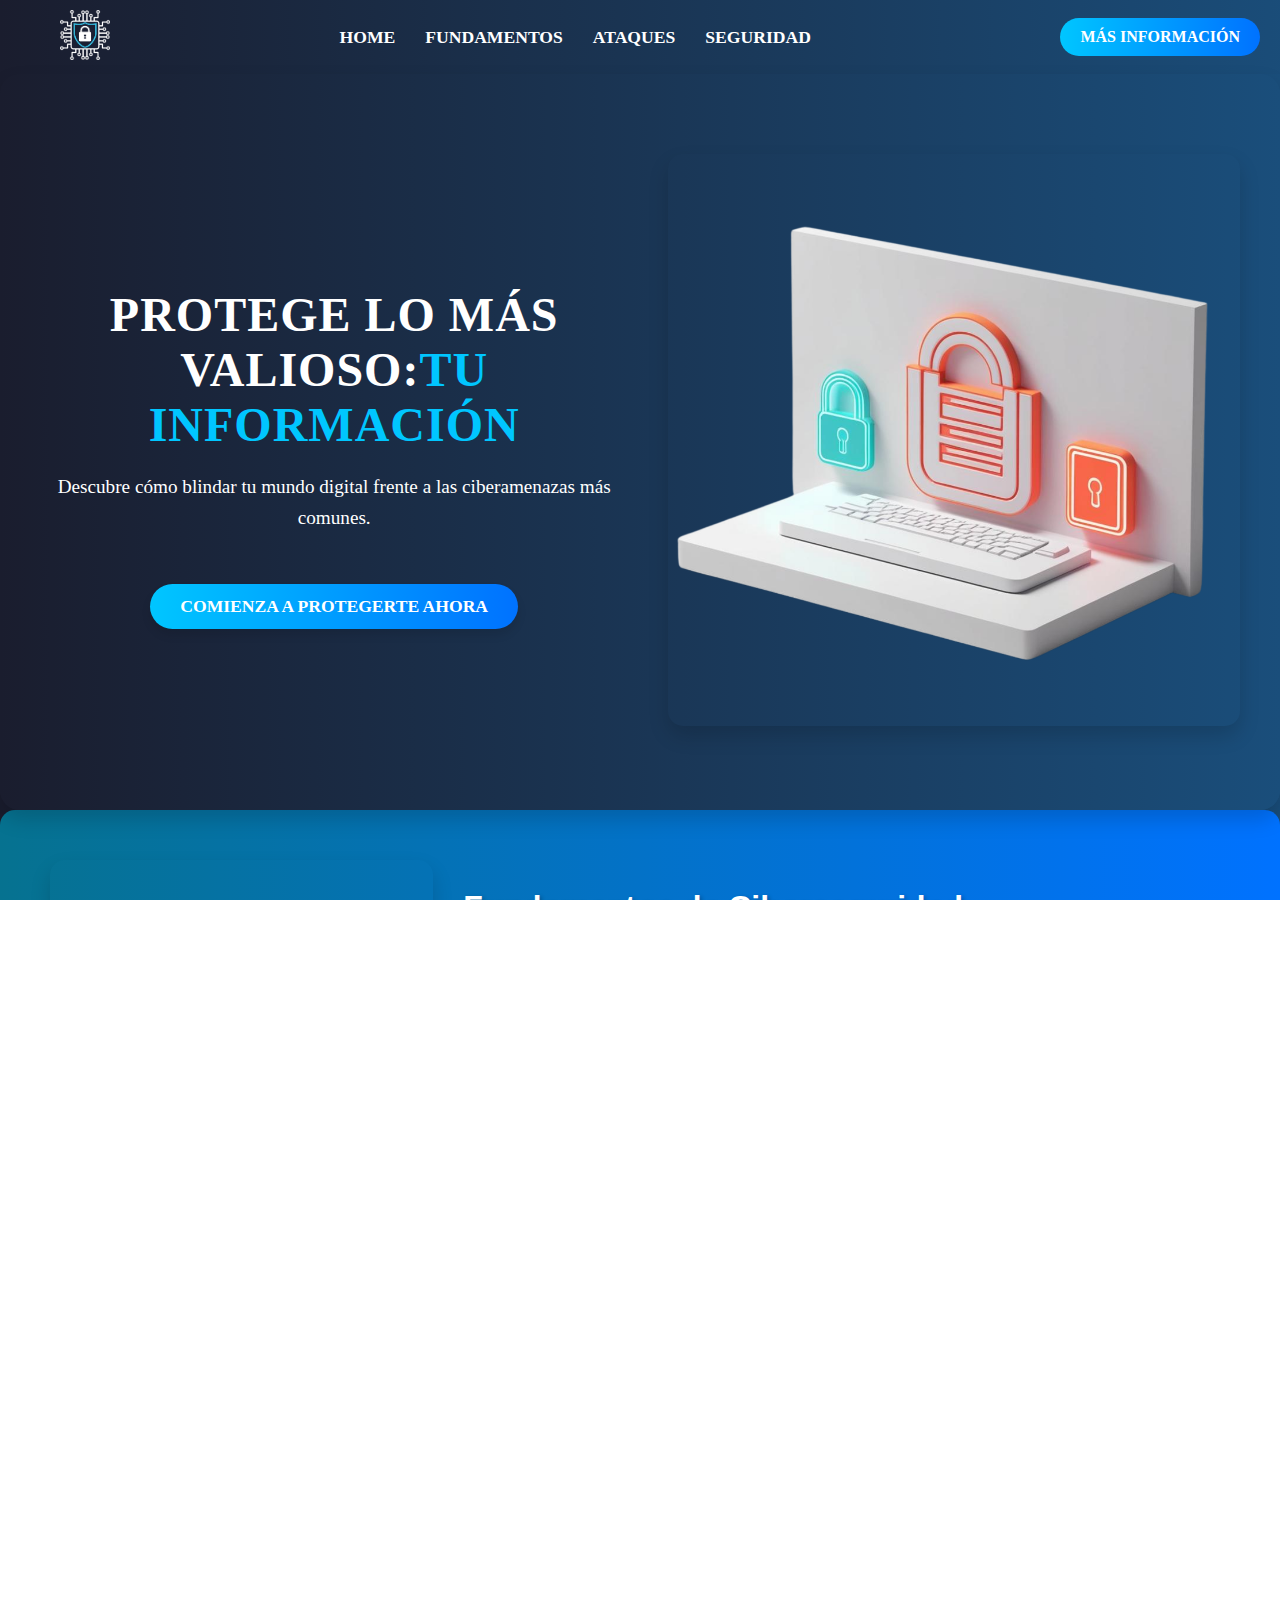
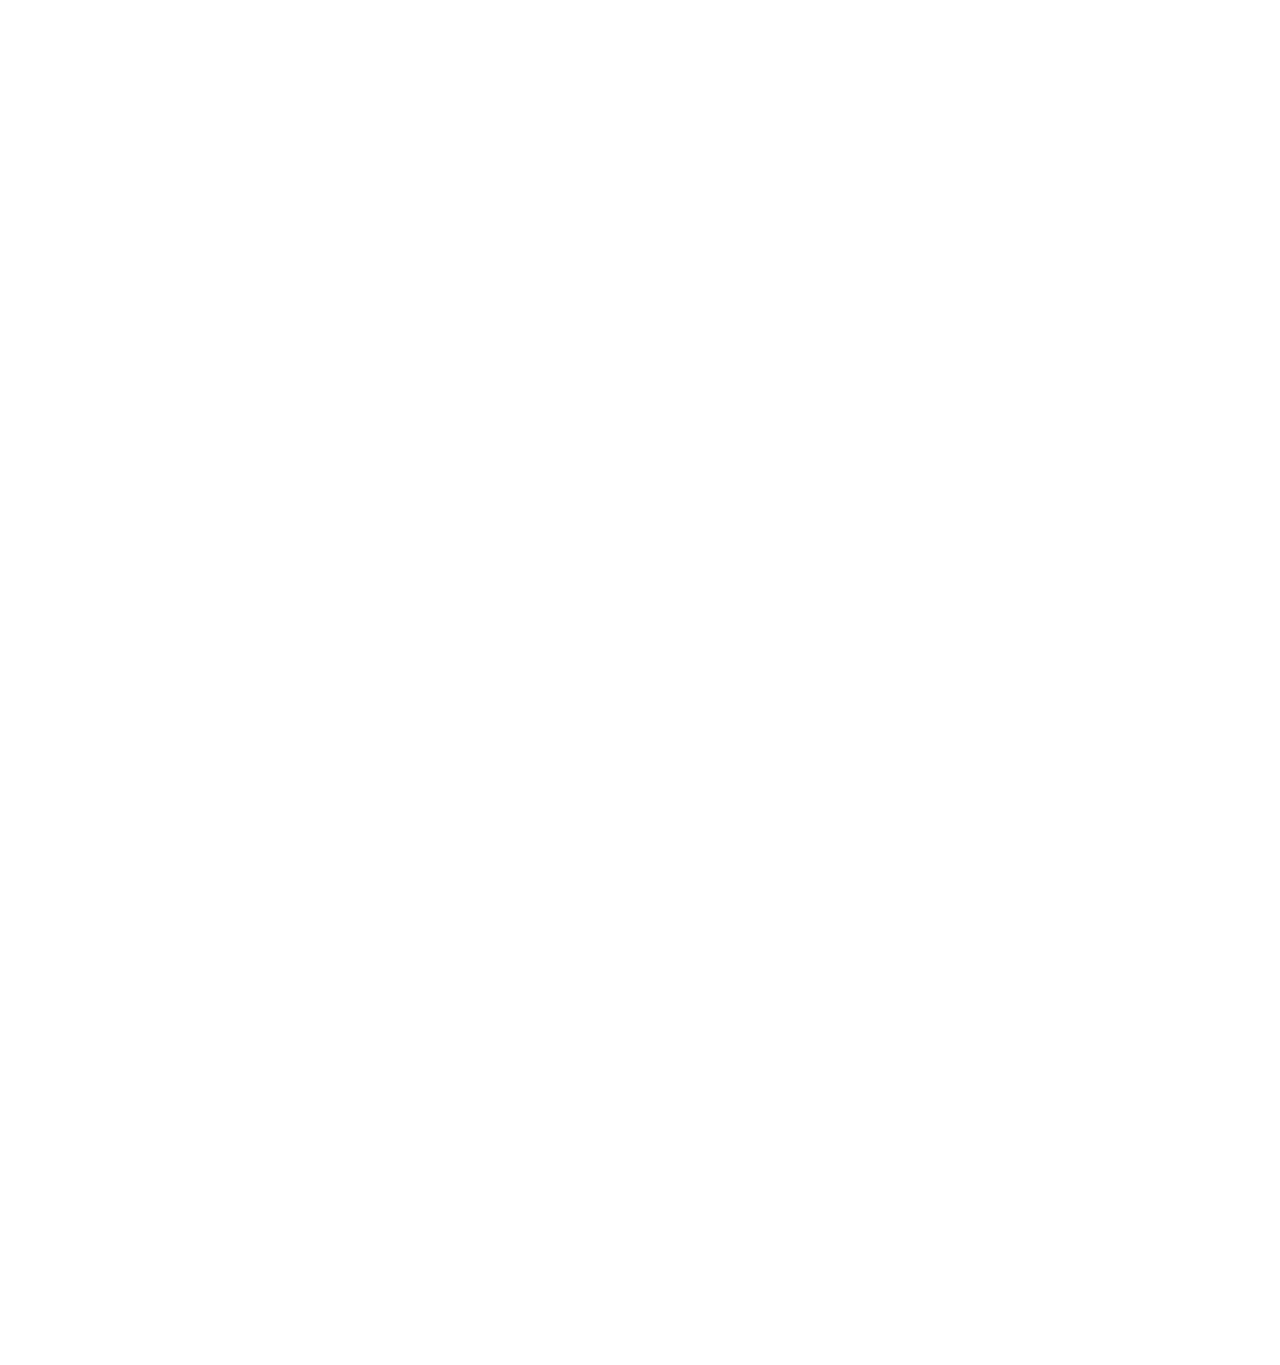
==== index.html @ b2b405a0 "v 1.0.0" ====
<!DOCTYPE html>
<html lang="es">

<head>
  <link rel="icon" type="image/x-icon" href="assets/img/logo.png" />
  <link href="https://cdnjs.cloudflare.com/ajax/libs/font-awesome/6.0.0-beta3/css/all.min.css" rel="stylesheet">
  <meta charset="UTF-8" />
  <meta name="viewport" content="width=device-width, initial-scale=1.0" />
  <title>DataLock</title>
  <link rel="stylesheet" href="assets/css/styles.css" />
  <!-- Vincula la hoja de estilos -->
</head>

<body>
  <!-- Sección de encabezado -->
  <header>
    <nav>
      <!-- Logo alineado a la izquierda -->
      <div class="logo">
        <a href="#">
          <img src="assets/img/logo_data.png" alt="Logo de Datalock" />
        </a>
      </div>

      <!-- Enlaces de navegación centrados -->
      <ul class="nav-links">
        <li><a href="#">Home</a></li>
        <li><a href="#fundamentos">Fundamentos</a></li>
        <li><a href="#tipos-de-ataques">Ataques</a></li>
        <li><a href="#tipos-de-seguridad">Seguridad</a></li>
      </ul>

      <!-- Botón CTA alineado a la derecha -->
      <a href="https://ciberpaz.gov.co/portal/Secciones/Ciberpaz-Sensibilizaciones/" class="cta-btn">Más Información</a>
    </nav>
  </header>

  <!-- Sección 1: Título, Subtítulo, Call to Action y Imagen -->
  <section id="seccion1" class="hero">
    <div class="hero-content">
      <!-- Contenido de texto -->
      <div class="text-content">
        <h1>
          Protege lo más valioso:<span class="highlight">tu información</span>
        </h1>
        <p>
          Descubre cómo blindar tu mundo digital frente a las ciberamenazas
          más comunes.
        </p>
        <a href="#tipos-de-ataques" class="cta-button">Comienza a protegerte ahora</a>
      </div>

      <!-- Contenedor de la imagen -->
      <div class="image-content">
        <img src="/assets/img/img2.png" alt="Imagen de seguridad" />
      </div>
    </div>
  </section>

  <!-- Sección 2: Fundamentos de Ciberseguridad -->
  <section id="fundamentos" class="fundamentos-section">
    <div class="image-content">
      <img src="/assets/img/Img1.png" alt="Imagen de ciberseguridad" />
    </div>
    <div class="text-content">
      <h2>Fundamentos de Ciberseguridad</h2>
      <p>
        La <span class="important">ciberseguridad</span> es crucial para proteger nuestros <span class="important">datos
          personales</span> y
        la infraestructura <span class="important">digital</span>. Abarca una serie de prácticas,
        herramientas y técnicas para prevenir <span class="important">ataques</span> y mantener la integridad
        de los sistemas.
      </p>
      <ul>
        <li><i class="fas fa-check-circle check-icon"></i> Defensa contra amenazas externas e internas</li>
        <li><i class="fas fa-check-circle check-icon"></i> Protección de redes, dispositivos y datos</li>
        <li><i class="fas fa-check-circle check-icon"></i> Implementación de medidas preventivas y de respuesta</li>
      </ul>
    </div>
  </section>

  <!-- Sección 3: Tipos de Ataques -->
  <section id="tipos-de-ataques">
    <h2>Tipos de Ataques</h2>
    <div class="card-container">
      <!-- Tarjetas de cada tipo de ataque -->
      <div class="attack-card">
        <h3>Phishing</h3>
        <p>
          Engaños diseñados para robar tus credenciales al suplantar una
          entidad confiable.
        </p>
        <a href="phishing.html">Leer más</a>
      </div>
      <div class="attack-card">
        <h3>Malware</h3>
        <p>
          Software malicioso que daña tu sistema o roba información
          confidencial.
        </p>
        <a href="#">Leer más</a>
      </div>
      <div class="attack-card">
        <h3>Ransomware</h3>
        <p>Secuestra tus archivos y exige un rescate para liberarlos.</p>
        <a href="#">Leer más</a>
      </div>
      <div class="attack-card">
        <h3>Denegación de Servicio (DoS)</h3>
        <p>
          Ataca y bloquea los recursos de un servidor, dejándolo inaccesible
          para los usuarios.
        </p>
        <a href="#">Leer más</a>
      </div>
      <div class="attack-card">
        <h3>Spoofing</h3>
        <p>
          Suplantación de identidad para hacer creer que proviene de una
          fuente confiable.
        </p>
        <a href="#">Leer más</a>
      </div>
      <div class="attack-card">
        <h3>Inyección de Código</h3>
        <p>
          Inserta código malicioso en una aplicación para que ejecute comandos
          no deseados.
        </p>
        <a href="#">Leer más</a>
      </div>
      <!-- Agregar más tarjetas según sea necesario -->
    </div>
  </section>

  <!-- Sección 4: Tipos de Seguridad -->
  <section id="tipos-de-seguridad">
    <h2>Tipos de Seguridad</h2>
    <div class="card-container">
      <!-- Tarjetas de cada tipo de seguridad -->
      <div class="security-card">
        <h3>Criptografía</h3>
        <p>Cifra la información para evitar accesos no autorizados.</p>
        <a href="criptografia.html">Leer más</a>
      </div>
      <div class="security-card">
        <h3>Pentesting</h3>
        <p>Prueba de seguridad que simula ataques reales</p>
        <a href="pentesting.html">Leer más</a>
      </div>
      <div class="security-card">
        <h3>Seguridad en Redes</h3>
        <p>
          Protege las redes y sistemas contra intrusos y vulnerabilidades.
        </p>
        <a href="seguridadRedes.html">Leer más</a>
      </div>
      <div class="security-card">
        <h3>Autenticación y Autorización</h3>
        <p>
          Verifica que los usuarios sean quienes dicen ser y que tengan
          permisos adecuados.
        </p>
        <a href="autenticacion.html">Leer más</a>
      </div>
      <div class="security-card">
        <h3> Seguridad en Aplicaciones Web </h3>
        <p>
          Protege aplicaciones web contra amenazas
        </p>
        <a href="web.html">Leer más</a>
      </div>
      <!-- Agregar más tarjetas según sea necesario -->
    </div>
  </section>

  <!-- Sección 5: Conclusiones y CTA a Ciber Paz -->
  <section id="informacion">
    <h2>Conclusiones</h2>
    <p>
      La ciberseguridad es fundamental para proteger nuestra información
      personal y empresarial. Adoptar prácticas de seguridad robustas es
      esencial para prevenir ataques y mantener la integridad de los sistemas.
    </p>
    <a href="https://ciberpaz.gov.co/portal/Secciones/Ciberpaz-Sensibilizaciones/" class="cta-button">Únete a Ciber
      Paz</a>
  </section>

  <!-- Footer -->
  <footer class="footer">
    <p>&copy; 2024 Datalock. Todos los derechos reservados.</p>
  </footer>

  <!-- Vincula el archivo JavaScript -->
  <script src="js/script.js"></script>
</body>

</html>
---- assets/css/styles.css ----
/*  ########################################  NAV  ############################################################# */

/* Cargar tipografía Merriweather Sans desde Google Fonts */
@import url('https://fonts.googleapis.com/css2?family=Merriweather+Sans:wght@400;700&display=swap');

/* Elimina márgenes y paddings predeterminados */
html, body {
    margin: 0;
    padding: 0;
    box-sizing: border-box;
    width: 100%;
    height: 100%;
    overflow-x: hidden;
    background: linear-gradient(90deg, #1a1d2e, #1a4e7b); /* Degradado azul oscuro a azul más brillante */

}
/* General para el header */
header {
    background: linear-gradient(90deg, #1a1d2e, #1a4e7b); /* Degradado azul oscuro a azul más brillante */
    padding: 10px 20px;
    display: flex;
    justify-content: center; /* Centra el contenido del nav horizontalmente */
    align-items: center; /* Alineación vertical */
    width: 100%;
}

/* Contenedor general del <nav> */
nav {
    display: flex;
    justify-content: space-between; /* Espacio entre los bloques */
    align-items: center;
    width: 100%; /* Ocupará todo el ancho del header */
    max-width: 1200px; /* Opcional: Limita el ancho del nav */
}

/* Logo: Alineado a la izquierda */
nav .logo {
    flex: 0 0 auto; /* Evita que el logo se estire */
    margin-right: auto; /* Empuja los elementos siguientes hacia el centro */
}

nav .logo img {
    max-height: 50px; /* Limita el tamaño del logo */
}

/* Lista de navegación: Centrada */
nav .nav-links {
    display: flex;
    flex: 1; /* Ocupará el espacio disponible entre el logo y el botón */
    justify-content: center; /* Centra los enlaces horizontalmente */
    list-style: none;
    margin: 0;
    padding: 0;
}

/* Espaciado entre elementos de la lista */
nav .nav-links li {
    margin: 0 15px; /* Espaciado lateral */
}

/* Estilo de los enlaces */
nav .nav-links li a {
    color: #fff;
    text-decoration: none;
    font-size: 1.1rem;
    font-weight: 700;
    text-transform: uppercase;
    transition: color 0.3s ease, transform 0.3s ease;
    white-space: nowrap; /* Evita saltos de línea */
}

/* Efecto hover en los enlaces */
nav .nav-links li a:hover {
    color: #ff6600; /* Cambia a naranja */
    transform: translateY(-5px); /* Efecto de elevación */
}

/* Botón CTA: Alineado a la derecha */
nav .cta-btn {
    flex: 0 0 auto; /* Evita que el botón crezca */
    background: linear-gradient(90deg, #00c6ff, #0072ff); /* Degradado */
    color: #fff;
    text-transform: uppercase;
    font-weight: bold;
    padding: 10px 20px;
    border-radius: 25px;
    text-decoration: none;
    margin-left: 20px; /* Separación del último elemento */
    transition: all 0.3s ease;
}

/* Efecto hover para el botón */
nav .cta-btn:hover {
    background: linear-gradient(90deg, #00b3e6, #0051b2); /* Cambia el degradado */
    transform: scale(1.05); /* Aumenta ligeramente el tamaño */
}


/* Responsividad: Ajuste para pantallas pequeñas */
@media (max-width: 768px) {
    nav {
        flex-direction: column; /* Cambia la dirección de los elementos */
        align-items: center;
    }
    nav ul.nav-links {
        flex-direction: column; /* Pone los enlaces en columna */
        align-items: center;
    }
    nav ul.nav-links li {
        margin: 10px 0;
    }
    nav .cta-btn {
        margin-top: 15px;
    }
}

/*  ########################################  SECCIONES  ############################################################# */

/* Estilo para la sección hero */
#seccion1.hero {
    background: linear-gradient(90deg, #1a1d2e, #1a4e7b); /* Degradado azul oscuro a azul más brillante */
    color: #fff; /* Texto blanco para un buen contraste */
    padding: 80px 20px; /* Espaciado superior e inferior para dar amplitud */
    text-align: center; /* Centra el contenido */
    border-radius: 20px; /* Bordes redondeados */
    box-shadow: 0 10px 20px rgba(0, 0, 0, 0.15); /* Sombra sutil para dar profundidad */
    position: relative;
}

/* Estilo para el texto resaltado */
.highlight {
    color: #00c6ff; /* Azul */
    font-weight: bold; /* Negrita */
}


/* Contenedor flex para dividir el contenido (texto + imagen) */
#seccion1.hero .hero-content {
    display: flex; /* Usamos flexbox para alinear el contenido en fila */
    justify-content: space-between; /* Espacio entre los elementos */
    align-items: center; /* Centrado vertical */
    max-width: 1200px; /* Ancho máximo */
    margin: 0 auto; /* Centrar el contenedor */
}

/* Contenedor de texto */
#seccion1.hero .text-content {
    max-width: 50%; /* Limitar el ancho del texto */
    padding-right: 40px; /* Espaciado entre el texto y la imagen */
}

/* Título principal (h1) */
#seccion1.hero h1 {
    font-size: 3rem; /* Tamaño grande para el título */
    font-weight: bold; /* Negrita para enfatizar */
    margin-bottom: 20px; /* Espaciado inferior */
    letter-spacing: 1px; /* Espaciado entre letras para mayor legibilidad */
    text-transform: uppercase; /* Todo en mayúsculas para dar fuerza al mensaje */
}

/* Subtítulo (p) */
#seccion1.hero p {
    font-size: 1.2rem; /* Tamaño de fuente medio para el texto */
    line-height: 1.6; /* Espaciado entre líneas para mayor claridad */
    margin-bottom: 30px; /* Espaciado inferior */
    font-weight: 300; /* Peso ligero para contrastar con el título */
    max-width: 800px; /* Limita el ancho máximo del párrafo */
    margin-left: auto; /* Centrado del párrafo */
    margin-right: auto; /* Centrado del párrafo */
}

/* Estilo para el botón CTA */
#seccion1.hero .cta-button {
    background: linear-gradient(90deg, #00c6ff, #0072ff); /* Degradado para el botón */
    padding: 12px 30px; /* Espaciado interno */
    font-size: 1.1rem; /* Tamaño adecuado para el texto del botón */
    color: #fff; /* Texto en blanco */
    text-decoration: none; /* Sin subrayado */
    border-radius: 50px; /* Bordes redondeados */
    font-weight: 700; /* Negrita para llamar la atención */
    text-transform: uppercase; /* Mayúsculas para darle impacto */
    display: inline-block; /* Hace que el botón se ajuste al contenido */
    margin-top: 20px; /* Espaciado superior */
    box-shadow: 0 6px 10px rgba(0, 0, 0, 0.1); /* Sombra sutil */
    transition: transform 0.3s ease, background 0.3s ease; /* Transiciones suaves para efectos */
}

/* Efecto hover en el botón CTA */
#seccion1.hero .cta-button:hover {
    background: linear-gradient(90deg, #00b3e6, #0051b2); /* Cambio de color al hacer hover */
    transform: translateY(-5px); /* Levanta el botón ligeramente al pasar el ratón */
}

/* Estilo para la imagen */
#seccion1.hero .image-content img {
    max-width: 100%;
    height: auto;
    border-radius: 15px;
    box-shadow: 0 10px 20px rgba(0, 0, 0, 0.15);
    animation: shake 2s ease-in-out infinite; /* Sacudida */
}

/* Definición de la animación de sacudida */
@keyframes shake {
    0% {
        transform: translateX(0); /* Posición inicial */
    }
    25% {
        transform: translateX(-10px); /* Mueve la imagen a la izquierda */
    }
    50% {
        transform: translateX(10px); /* Mueve la imagen a la derecha */
    }
    75% {
        transform: translateX(-10px); /* Mueve la imagen a la izquierda */
    }
    100% {
        transform: translateX(0); /* Regresa a la posición inicial */
    }
}



/* Fondo degradado */
.fundamentos-section {
    display: flex;
    align-items: center;
    justify-content: center;
    background: linear-gradient(90deg, #067290, #0072ff); /* Degradado azul */
    padding: 50px;
    border-radius: 15px; /* Bordes redondeados */
    box-shadow: 0 10px 30px rgba(0, 0, 0, 0.1); /* Sombra sutil */
}

/* Estilo para las palabras importantes */
.important {
    color: #012548; /* Azul oscuro */
    font-weight: bold; /* Negrita */
}

/* Contenedor de la imagen */
.fundamentos-section .image-content {
    flex: 1;
    padding-right: 30px; /* Espacio entre la imagen y el texto */
}

/* Estilos de la imagen */
.fundamentos-section .image-content img {
    width: 100%;
    border-radius: 15px;
    box-shadow: 0 10px 20px rgba(0, 0, 0, 0.15); /* Sombra alrededor de la imagen */
    transition: transform 0.3s ease-in-out;
    animation: pulse 2s infinite; /* Agregar animación para hacer que "palpita" */
}

/* Efecto al pasar el cursor sobre la imagen */
.fundamentos-section .image-content img:hover {
    transform: scale(1.1); /* Efecto de escala */
}

/* Animación de "palpitación" */
@keyframes pulse {
    0% {
        transform: scale(1);
    }
    50% {
        transform: scale(1.05); /* Hace que la imagen crezca */
    }
    100% {
        transform: scale(1);
    }
}

/* Estilos para el texto */
.fundamentos-section .text-content {
    flex: 2;
    color: white;
    font-family: Arial, sans-serif;
}

.fundamentos-section .text-content h2 {
    font-size: 2em;
    margin-bottom: 20px;
    font-weight: bold; /* Hacer que el título resalte */
}

.fundamentos-section .text-content p {
    font-size: 1.5em;
    line-height: 1.6;
    margin-bottom: 20px;
}

.fundamentos-section .text-content ul {
    list-style-type: none;
    padding-left: 0;
}

.fundamentos-section .text-content ul li {
    font-size: 1.1em;
    margin: 10px 0;
}

/* Mejorar la visibilidad del texto */
.fundamentos-section .text-content h2, 
.fundamentos-section .text-content p, 
.fundamentos-section .text-content ul {
    text-shadow: 2px 2px 4px rgba(0, 0, 0, 0.3); /* Agregar sombra a los textos */
}


#tipos-de-ataques {
    background: linear-gradient(90deg, #1a1d2e, #1a4e7b); /* Degradado azul oscuro a azul más brillante */
    padding: 50px;
    border-radius: 15px; /* Bordes redondeados */
    box-shadow: 0 10px 30px rgba(0, 0, 0, 0.1); /* Sombra sutil */
}

#tipos-de-seguridad {
    background: linear-gradient(90deg, #1a1d2e, #1a4e7b); /* Degradado azul oscuro a azul más brillante */
    padding: 50px;
    border-radius: 15px; /* Bordes redondeados */
    box-shadow: 0 10px 30px rgba(0, 0, 0, 0.1); /* Sombra sutil */
}

/* Estilo para la lista */
ul {
    list-style-type: none; /* Elimina los puntos por defecto */
    padding-left: 0;
}

/* Estilo para los elementos de lista */
ul li {
    font-size: 1.2em;
    margin: 10px 0;
    position: relative;
}

/* Icono de check */
.check-icon {
    color: #1a1d2e; /* Color verde */
    font-size: 1.5em;
    margin-right: 10px; /* Espacio entre el icono y el texto */
}


/*  ########################################  TARJETAS  ############################################################# */
/* Estilos generales para la sección */
#tipos-de-ataques {
    background-color: #f4f4f9;
    padding: 40px 20px;
    text-align: center;
}

#tipos-de-ataques h2 {
    font-size: 2.5rem;
    color: #ffffff;
    margin-bottom: 20px;
}

/* Contenedor de tarjetas */
.card-container {
    display: flex;
    flex-wrap: wrap;
    justify-content: center;
    gap: 20px;
    margin-top: 30px;
}

/* Estilo para cada tarjeta de ataque */
.attack-card {
    background-color: #ffffff;
    border-radius: 8px;
    box-shadow: 0 2px 10px rgba(0, 0, 0, 0.1), 0 0 15px #00ff99; /* Efecto neón verde */
    width: 280px;
    padding: 20px;
    text-align: left;
    transition: transform 0.3s ease, box-shadow 0.3s ease;
}


.attack-card h3 {
    font-size: 1.8rem;
    color: #333;
    margin-bottom: 15px;
}

.attack-card p {
    font-size: 1rem;
    color: #666;
    margin-bottom: 20px;
}

.attack-card a {
    text-decoration: none;
    color: #004d99;
    font-weight: bold;
    font-size: 1.1rem;
}

.attack-card a:hover {
    color: #ff6600;
}

/* Efecto hover para las tarjetas */
.attack-card:hover {
    transform: translateY(-10px);
    box-shadow: 0 4px 15px rgba(0, 0, 0, 0.15);
}

/* Media query para pantallas pequeñas */
@media (max-width: 768px) {
    .card-container {
        flex-direction: column;
        align-items: center;
    }
    .attack-card {
        width: 90%;
        margin-bottom: 20px;
    }
}

/*TIPOS DE SEGURIDAD*/
#tipos-de-seguridad {
    background-color: #eef5ff;
    padding: 40px 20px;
    text-align: center;
}

#tipos-de-seguridad h2 {
    font-size: 2.5rem;
    color: #ffffff;
    margin-bottom: 20px;
    animation: fadeInDown 2s ease-in-out;
}

/*Contenedor de tarjetas de tipos de seguridad */
.card-container {
    display: flex;
    flex-wrap: wrap;
    justify-content: center;
    gap: 20px;
    margin-top: 30px;
}

/*Estilos para las tarjetas de seguridad */
.security-card {
    background-color: #ffffff;
    border-radius: 10px;
    box-shadow: 0 4px 8px rgba(0, 0, 0, 0.1), 0 0 20px rgb(23, 139, 240); /* Efecto neón rosa */
    padding: 20px;
    width: 300px;
    text-align: left;
    transition: transform 0.3s, box-shadow 0.3s, background-color 0.3s;
    animation: fadeInUp 1s ease-in-out, pulse 2s infinite;
}


.security-card:hover {
    transform: translateY(-10px);
    box-shadow: 0 8px 16px rgba(0, 0, 0, 0.2);
    background-color: #d6eaff;
}

.security-card h3 {
    font-size: 1.5rem;
    color: #003366;
    margin-bottom: 10px;
    text-shadow: 0 1px 2px rgba(0, 0, 0, 0.12), 0 0 10px #4da6ff;
    animation: none;
}

.security-card p {
    font-size: 1rem;
    color: #333333;
    margin-bottom: 20px;
}

.security-card a {
    font-size: 1rem;
    color: #0066cc;
    text-decoration: none;
    font-weight: bold;
    transition: color 0.3s;
}

.security-card a:hover {
    color: #004080;
}

/* Animaciones */
@keyframes fadeInDown {
    from {
        opacity: 0;
        transform: translateY(-20px);
    }
    to {
        opacity: 1;
        transform: translateY(0);
    }
}

@keyframes fadeInUp {
    from {
        opacity: 0;
        transform: translateY(20px);
    }
    to {
        opacity: 1;
        transform: translateY(0);
    }
}


/*  ########################################  CONCLUSIÓN  ############################################################# */

/* SECCIÓN INFORMACIÓN */
#informacion {
    background: linear-gradient(135deg, #002855, #004e92);
    color: #ffffff;
    padding: 50px 20px;
    border-radius: 15px;
    box-shadow: 0 8px 16px rgba(0, 0, 0, 0.4);
    text-align: center;
    overflow: hidden;
    position: relative;
    animation: fadeInSlide 1.5s ease-in-out;
}

#informacion h2 {
    font-size: 2.8rem;
    margin-bottom: 20px;
    color: #ffffff;
    text-shadow: 2px 2px 5px rgba(0, 0, 0, 0.6);
    font-weight: bold;
    animation: fadeIn 2s ease-in-out;
}

#informacion p {
    font-size: 1.2rem;
    line-height: 1.8;
    margin-bottom: 30px;
    color: #dce7ff;
    animation: fadeIn 2s ease-in-out;
}

#informacion .cta-button {
    display: inline-block;
    padding: 15px 30px;
    font-size: 1.2rem;
    color: #ffffff;
    background: linear-gradient(90deg, #ff6a88, #ff99ac);
    border: none;
    border-radius: 50px;
    text-decoration: none;
    font-weight: bold;
    box-shadow: 0 5px 15px rgba(255, 105, 135, 0.4);
    transition: transform 0.3s ease, box-shadow 0.3s ease;
    animation: buttonPulse 2s infinite;
}

#informacion .cta-button:hover {
    transform: scale(1.1);
    box-shadow: 0 8px 20px rgba(255, 105, 135, 0.6);
}

/* ANIMACIONES */
@keyframes fadeInSlide {
    from {
        opacity: 0;
        transform: translateY(50px);
    }
    to {
        opacity: 1;
        transform: translateY(0);
    }
}

@keyframes fadeIn {
    from {
        opacity: 0;
    }
    to {
        opacity: 1;
    }
}

@keyframes buttonPulse {
    0% {
        transform: scale(1);
        box-shadow: 0 5px 15px rgba(255, 105, 135, 0.4);
    }
    50% {
        transform: scale(1.05);
        box-shadow: 0 8px 20px rgba(255, 105, 135, 0.6);
    }
    100% {
        transform: scale(1);
        box-shadow: 0 5px 15px rgba(255, 105, 135, 0.4);
    }
}

/* EFECTO DE PARTÍCULAS */
#informacion::before {
    content: '';
    position: absolute;
    top: -50%;
    left: -50%;
    width: 200%;
    height: 200%;
    background: radial-gradient(circle, rgba(255, 255, 255, 0.15), transparent 70%);
    animation: rotateParticles 15s linear infinite;
    z-index: 0;
    pointer-events: none;
}

@keyframes rotateParticles {
    from {
        transform: rotate(0deg);
    }
    to {
        transform: rotate(360deg);
    }
}


/* ############ FOOTER ############################### */
.footer {
    background: linear-gradient(90deg, #1a1d2e, #1a4e7b); /* Degradado azul oscuro a azul más brillante */
    color: white; /* Texto blanco */
    font-family: 'Merriweather', serif; /* Fuente Merriweather */
    padding: 20px; /* Relleno alrededor del contenido */
    text-align: center; /* Centra el texto */
    position: relative; /* No Fija el footer al fondo de la página */
    left: 0;
    bottom: 0;
    width: 100%; /* Ocupa todo el ancho */
}

.footer p {
    margin: 0; /* Elimina el margen por defecto */
}
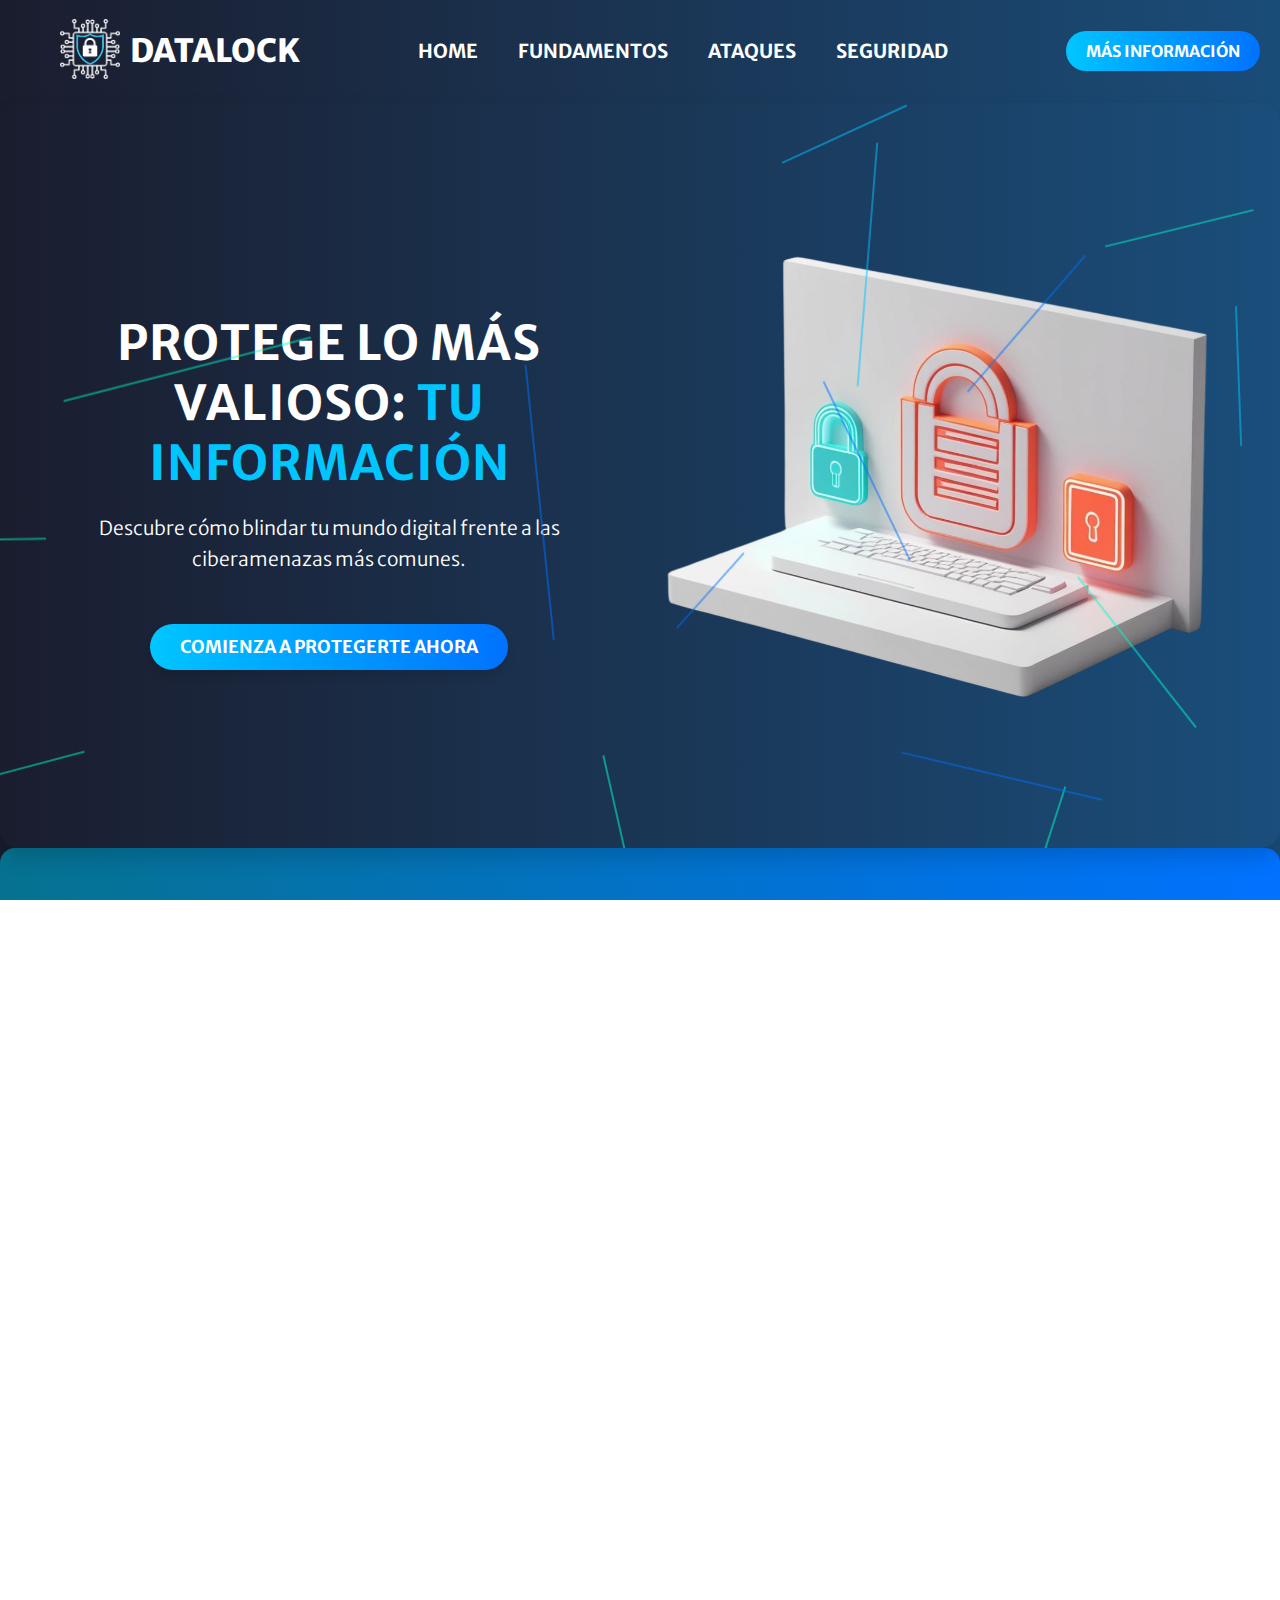
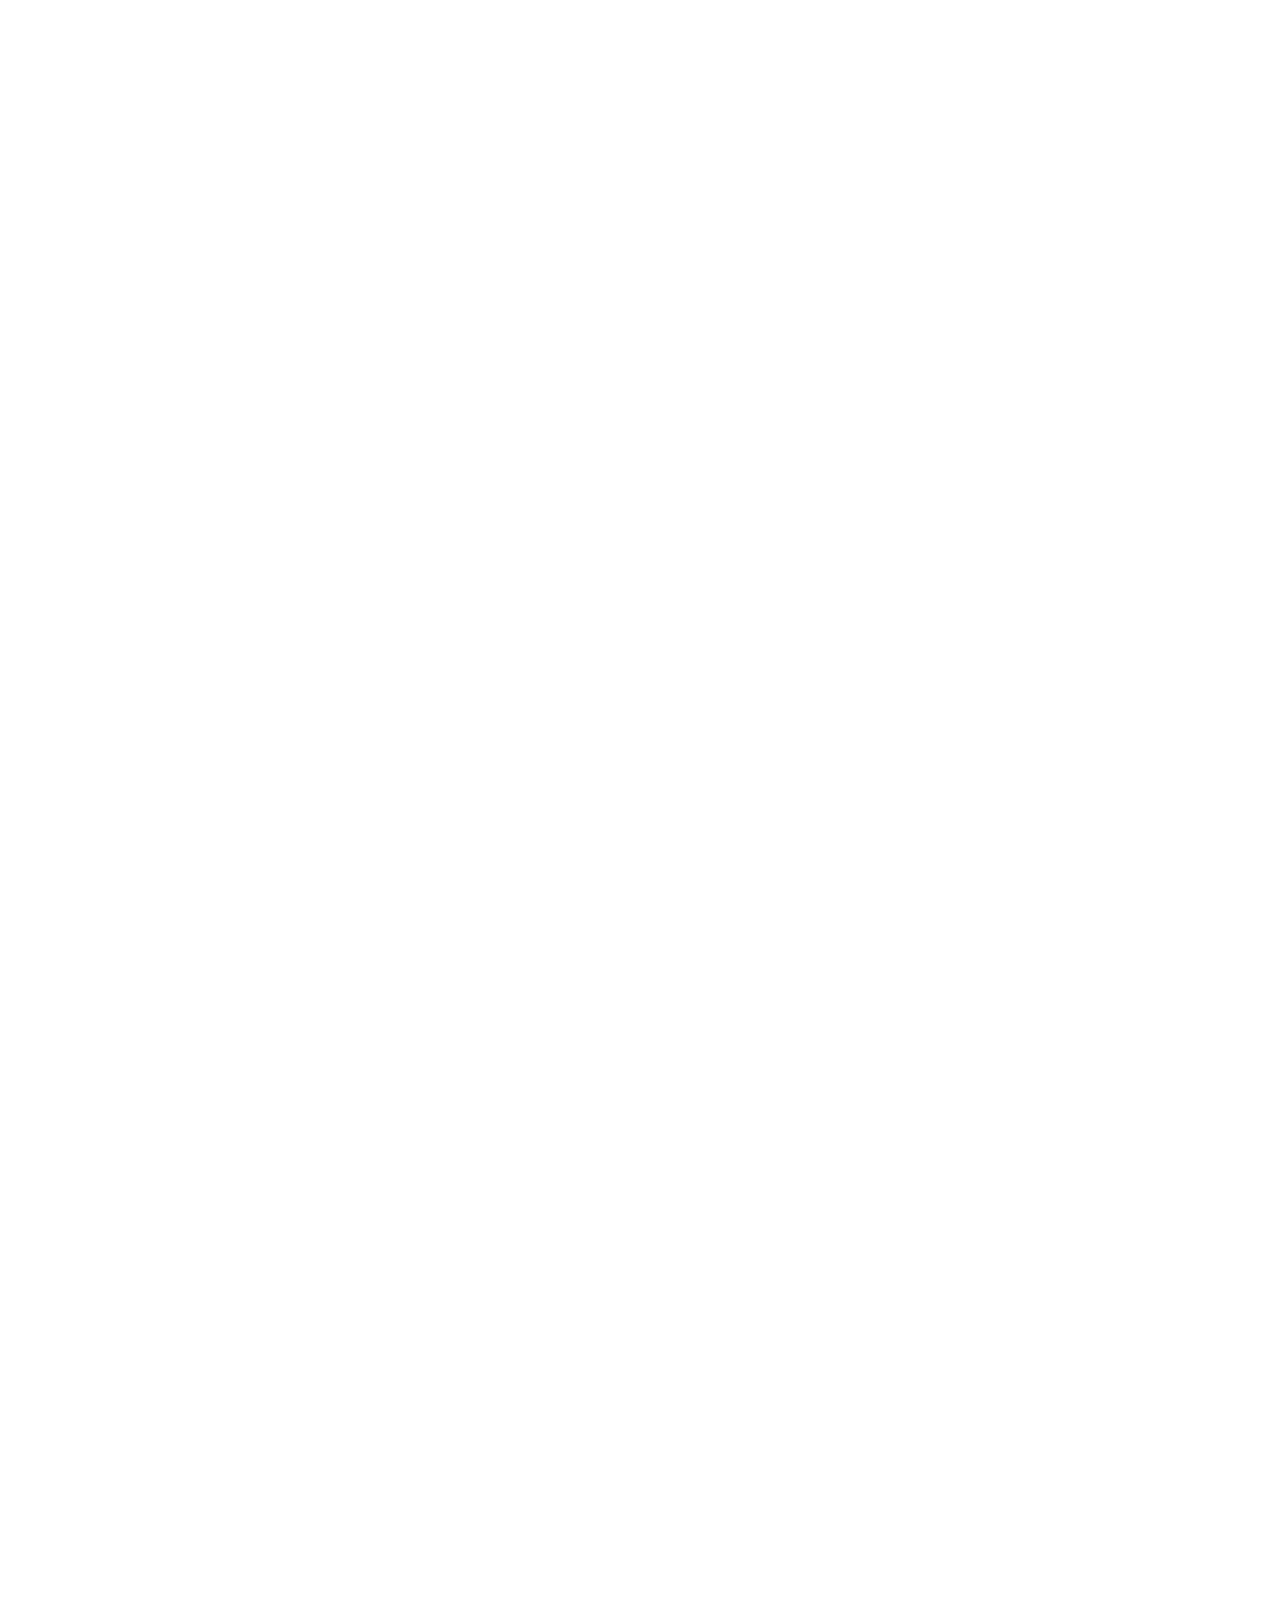
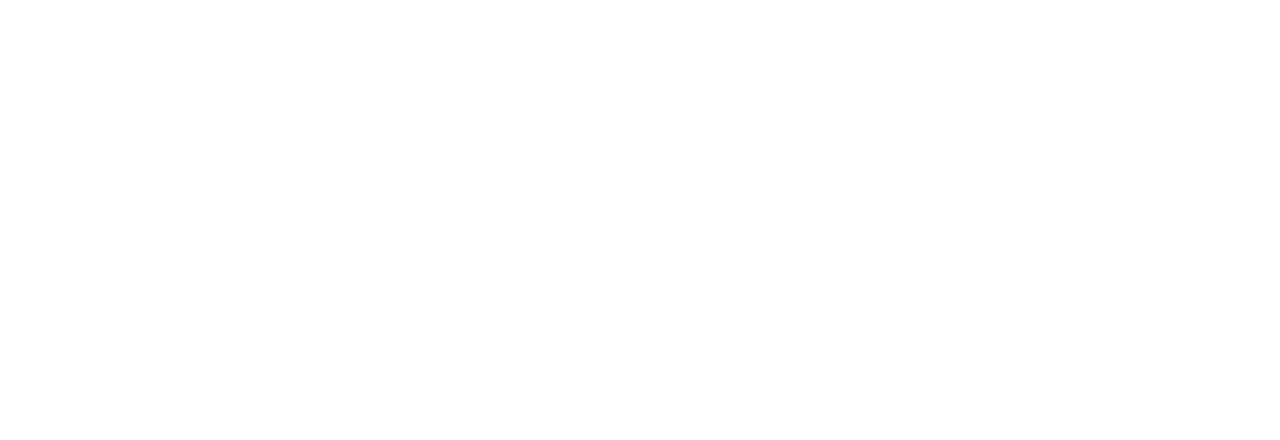
==== commit d73368cf: "v.1.0.2" ====
--- a/index.html
+++ b/index.html
@@ -4,6 +4,7 @@
 <head>
   <link rel="icon" type="image/x-icon" href="assets/img/logo.png" />
   <link href="https://cdnjs.cloudflare.com/ajax/libs/font-awesome/6.0.0-beta3/css/all.min.css" rel="stylesheet">
+  <link href="https://fonts.googleapis.com/icon?family=Material+Icons" rel="stylesheet">
   <meta charset="UTF-8" />
   <meta name="viewport" content="width=device-width, initial-scale=1.0" />
   <title>DataLock</title>
@@ -20,6 +21,7 @@
         <a href="#">
           <img src="assets/img/logo_data.png" alt="Logo de Datalock" />
         </a>
+        <h1 class="name-logo">DataLock</h1>
       </div>
 
       <!-- Enlaces de navegación centrados -->
@@ -35,27 +37,27 @@
     </nav>
   </header>
 
-  <!-- Sección 1: Título, Subtítulo, Call to Action y Imagen -->
   <section id="seccion1" class="hero">
+    <canvas id="background-animation"></canvas>
     <div class="hero-content">
-      <!-- Contenido de texto -->
       <div class="text-content">
         <h1>
-          Protege lo más valioso:<span class="highlight">tu información</span>
+          Protege lo más valioso: <span class="highlight">tu información</span>
         </h1>
         <p>
           Descubre cómo blindar tu mundo digital frente a las ciberamenazas
           más comunes.
         </p>
         <a href="#tipos-de-ataques" class="cta-button">Comienza a protegerte ahora</a>
-      </div>
-
-      <!-- Contenedor de la imagen -->
+        <div class="square"></div>
+      </div>
       <div class="image-content">
         <img src="/assets/img/img2.png" alt="Imagen de seguridad" />
       </div>
     </div>
   </section>
+
+
 
   <!-- Sección 2: Fundamentos de Ciberseguridad -->
   <section id="fundamentos" class="fundamentos-section">
@@ -85,6 +87,7 @@
     <div class="card-container">
       <!-- Tarjetas de cada tipo de ataque -->
       <div class="attack-card">
+        <span class="material-icons icon-card">security</span> <!-- Icono de seguridad para Phishing -->
         <h3>Phishing</h3>
         <p>
           Engaños diseñados para robar tus credenciales al suplantar una
@@ -92,43 +95,54 @@
         </p>
         <a href="phishing.html">Leer más</a>
       </div>
-      <div class="attack-card">
+
+      <div class="attack-card">
+        <span class="material-icons icon-card">bug_report</span> <!-- Icono de malware -->
         <h3>Malware</h3>
         <p>
           Software malicioso que daña tu sistema o roba información
           confidencial.
         </p>
-        <a href="#">Leer más</a>
-      </div>
-      <div class="attack-card">
+        <a href="malware.html">Leer más</a>
+      </div>
+
+      <div class="attack-card">
+        <span class="material-icons icon-card">lock</span> <!-- Icono de ransomware -->
         <h3>Ransomware</h3>
         <p>Secuestra tus archivos y exige un rescate para liberarlos.</p>
-        <a href="#">Leer más</a>
-      </div>
-      <div class="attack-card">
+        <a href="ransomware.html">Leer más</a>
+      </div>
+
+      <div class="attack-card">
+        <span class="material-icons icon-card">flash_on</span> <!-- Icono de denegación de servicio -->
         <h3>Denegación de Servicio (DoS)</h3>
         <p>
           Ataca y bloquea los recursos de un servidor, dejándolo inaccesible
           para los usuarios.
         </p>
-        <a href="#">Leer más</a>
-      </div>
-      <div class="attack-card">
+        <a href="dos.html">Leer más</a>
+      </div>
+
+      <div class="attack-card">
+        <span class="material-icons icon-card">vpn_key</span> <!-- Icono de spoofing -->
         <h3>Spoofing</h3>
         <p>
           Suplantación de identidad para hacer creer que proviene de una
           fuente confiable.
         </p>
-        <a href="#">Leer más</a>
-      </div>
-      <div class="attack-card">
+        <a href="spoofing.html">Leer más</a>
+      </div>
+
+      <div class="attack-card">
+        <span class="material-icons icon-card">code</span> <!-- Icono de código -->
         <h3>Inyección de Código</h3>
         <p>
           Inserta código malicioso en una aplicación para que ejecute comandos
           no deseados.
         </p>
-        <a href="#">Leer más</a>
-      </div>
+        <a href="inyeccion.html">Leer más</a>
+      </div>
+
       <!-- Agregar más tarjetas según sea necesario -->
     </div>
   </section>
@@ -139,38 +153,48 @@
     <div class="card-container">
       <!-- Tarjetas de cada tipo de seguridad -->
       <div class="security-card">
+        <div class="icon-container">
+          <i class="fas fa-lock"></i> <!-- Aquí puedes cambiar el ícono según lo que necesites -->
+        </div>
         <h3>Criptografía</h3>
         <p>Cifra la información para evitar accesos no autorizados.</p>
         <a href="criptografia.html">Leer más</a>
       </div>
       <div class="security-card">
+        <div class="icon-container">
+          <span class="material-icons">laptop_mac</span> <!-- Ícono para Pentesting -->
+        </div>
         <h3>Pentesting</h3>
         <p>Prueba de seguridad que simula ataques reales</p>
         <a href="pentesting.html">Leer más</a>
       </div>
-      <div class="security-card">
+
+      <div class="security-card">
+        <div class="icon-container">
+          <span class="material-icons">network_wifi</span> <!-- Ícono para Seguridad en Redes -->
+        </div>
         <h3>Seguridad en Redes</h3>
-        <p>
-          Protege las redes y sistemas contra intrusos y vulnerabilidades.
-        </p>
+        <p>Protege las redes y sistemas contra intrusos y vulnerabilidades.</p>
         <a href="seguridadRedes.html">Leer más</a>
       </div>
-      <div class="security-card">
+
+      <div class="security-card">
+        <div class="icon-container">
+          <span class="material-icons">shield</span> <!-- Ícono para Autenticación y Autorización -->
+        </div>
         <h3>Autenticación y Autorización</h3>
-        <p>
-          Verifica que los usuarios sean quienes dicen ser y que tengan
-          permisos adecuados.
-        </p>
+        <p>Verifica que los usuarios sean quienes dicen ser y que tengan permisos adecuados.</p>
         <a href="autenticacion.html">Leer más</a>
       </div>
-      <div class="security-card">
-        <h3> Seguridad en Aplicaciones Web </h3>
-        <p>
-          Protege aplicaciones web contra amenazas
-        </p>
+
+      <div class="security-card">
+        <div class="icon-container">
+          <span class="material-icons">lock</span> <!-- Ícono para Seguridad en Aplicaciones Web -->
+        </div>
+        <h3>Seguridad en Aplicaciones Web</h3>
+        <p>Protege aplicaciones web contra amenazas</p>
         <a href="web.html">Leer más</a>
       </div>
-      <!-- Agregar más tarjetas según sea necesario -->
     </div>
   </section>
 
@@ -191,8 +215,9 @@
     <p>&copy; 2024 Datalock. Todos los derechos reservados.</p>
   </footer>
 
-  <!-- Vincula el archivo JavaScript -->
-  <script src="js/script.js"></script>
+
+  <script src="/assets/js/script.js"></script>
+
 </body>
 
 </html>--- a/assets/css/styles.css
+++ b/assets/css/styles.css
@@ -1,641 +1,713 @@
 /*  ########################################  NAV  ############################################################# */
 
 /* Cargar tipografía Merriweather Sans desde Google Fonts */
-@import url('https://fonts.googleapis.com/css2?family=Merriweather+Sans:wght@400;700&display=swap');
+@import url("https://fonts.googleapis.com/css2?family=Merriweather+Sans:wght@400;700&display=swap");
 
 /* Elimina márgenes y paddings predeterminados */
-html, body {
-    margin: 0;
-    padding: 0;
-    box-sizing: border-box;
-    width: 100%;
-    height: 100%;
-    overflow-x: hidden;
-    background: linear-gradient(90deg, #1a1d2e, #1a4e7b); /* Degradado azul oscuro a azul más brillante */
-
+html,
+body {
+  margin: 0;
+  padding: 0;
+  box-sizing: border-box;
+  width: 100%;
+  height: 100%;
+  overflow-x: hidden;
+  background: linear-gradient(
+    90deg,
+    #1a1d2e,
+    #1a4e7b
+  ); /* Degradado azul oscuro a azul más brillante */
+  font-family: "Merriweather Sans", sans-serif;
+  scroll-behavior: smooth;
 }
 /* General para el header */
 header {
-    background: linear-gradient(90deg, #1a1d2e, #1a4e7b); /* Degradado azul oscuro a azul más brillante */
-    padding: 10px 20px;
-    display: flex;
-    justify-content: center; /* Centra el contenido del nav horizontalmente */
-    align-items: center; /* Alineación vertical */
-    width: 100%;
-}
-
-/* Contenedor general del <nav> */
+  background: linear-gradient(
+    90deg,
+    #1a1d2e,
+    #1a4e7b
+  ); /* Degradado azul oscuro a azul más brillante */
+  padding: 10px 20px;
+  display: flex;
+  justify-content: center; /* Centra el contenido del nav horizontalmente */
+  align-items: center; /* Alineación vertical */
+  width: 100%;
+} /* General para el nav */
 nav {
-    display: flex;
-    justify-content: space-between; /* Espacio entre los bloques */
-    align-items: center;
-    width: 100%; /* Ocupará todo el ancho del header */
-    max-width: 1200px; /* Opcional: Limita el ancho del nav */
-}
-
-/* Logo: Alineado a la izquierda */
+  display: flex;
+  justify-content: space-between;
+  align-items: center;
+  width: 100%;
+  max-width: 1200px;
+  margin: 0 auto;
+}
+
+/* Estilo del logo y DataLock */
 nav .logo {
-    flex: 0 0 auto; /* Evita que el logo se estire */
-    margin-right: auto; /* Empuja los elementos siguientes hacia el centro */
+  display: flex;
+  align-items: center;
+  gap: 10px; /* Espaciado entre el logo y el texto "DataLock" */
 }
 
 nav .logo img {
-    max-height: 50px; /* Limita el tamaño del logo */
-}
-
-/* Lista de navegación: Centrada */
+  max-height: 60px; /* Tamaño del logo */
+}
+
+nav .name-logo {
+  color: #fff;
+  font-size: 2rem; /* Texto más grande para "DataLock" */
+  font-weight: 900;
+  text-transform: uppercase;
+  white-space: nowrap;
+  transition: transform 0.3s ease, color 0.3s ease;
+}
+
+/* Hover llamativo para "DataLock" */
+nav .name-logo:hover {
+  color: #00c6ff;
+  transform: scale(1.1); /* Efecto de zoom */
+}
+
+/* Lista de navegación */
 nav .nav-links {
-    display: flex;
-    flex: 1; /* Ocupará el espacio disponible entre el logo y el botón */
-    justify-content: center; /* Centra los enlaces horizontalmente */
-    list-style: none;
-    margin: 0;
-    padding: 0;
-}
-
-/* Espaciado entre elementos de la lista */
-nav .nav-links li {
-    margin: 0 15px; /* Espaciado lateral */
+  display: flex;
+  gap: 20px; /* Espaciado entre los enlaces */
+  list-style: none;
+  margin: 0;
+  padding: 0;
 }
 
 /* Estilo de los enlaces */
 nav .nav-links li a {
-    color: #fff;
-    text-decoration: none;
-    font-size: 1.1rem;
-    font-weight: 700;
-    text-transform: uppercase;
-    transition: color 0.3s ease, transform 0.3s ease;
-    white-space: nowrap; /* Evita saltos de línea */
-}
-
-/* Efecto hover en los enlaces */
+  color: #fff;
+  text-decoration: none;
+  font-size: 1.2rem;
+  font-weight: 700;
+  text-transform: uppercase;
+  padding: 5px 10px;
+  transition: all 0.3s ease;
+  position: relative; /* Necesario para el hover */
+}
+
+/* Hover llamativo para los enlaces */
 nav .nav-links li a:hover {
-    color: #ff6600; /* Cambia a naranja */
-    transform: translateY(-5px); /* Efecto de elevación */
-}
-
-/* Botón CTA: Alineado a la derecha */
+  color: #00c6ff;
+}
+
+nav .nav-links li a::after {
+  content: "";
+  position: absolute;
+  left: 0;
+  bottom: 0;
+  width: 0;
+  height: 3px;
+  background: #00c6ff;
+  transition: width 0.3s ease;
+}
+
+nav .nav-links li a:hover::after {
+  width: 100%; /* Efecto de subrayado azul animado */
+}
+
+/* Botón CTA */
 nav .cta-btn {
-    flex: 0 0 auto; /* Evita que el botón crezca */
-    background: linear-gradient(90deg, #00c6ff, #0072ff); /* Degradado */
-    color: #fff;
-    text-transform: uppercase;
-    font-weight: bold;
-    padding: 10px 20px;
-    border-radius: 25px;
-    text-decoration: none;
-    margin-left: 20px; /* Separación del último elemento */
-    transition: all 0.3s ease;
-}
-
-/* Efecto hover para el botón */
+  background: linear-gradient(90deg, #00c6ff, #0072ff);
+  color: #fff;
+  text-transform: uppercase;
+  font-weight: bold;
+  padding: 10px 20px;
+  border-radius: 25px;
+  text-decoration: none;
+  transition: all 0.3s ease;
+}
+
 nav .cta-btn:hover {
-    background: linear-gradient(90deg, #00b3e6, #0051b2); /* Cambia el degradado */
-    transform: scale(1.05); /* Aumenta ligeramente el tamaño */
-}
-
-
-/* Responsividad: Ajuste para pantallas pequeñas */
+  background: linear-gradient(90deg, #0051b2, #00b3e6);
+  transform: scale(1.1);
+}
+
+/* Responsividad */
 @media (max-width: 768px) {
-    nav {
-        flex-direction: column; /* Cambia la dirección de los elementos */
-        align-items: center;
-    }
-    nav ul.nav-links {
-        flex-direction: column; /* Pone los enlaces en columna */
-        align-items: center;
-    }
-    nav ul.nav-links li {
-        margin: 10px 0;
-    }
-    nav .cta-btn {
-        margin-top: 15px;
-    }
+  nav {
+    flex-direction: column;
+    align-items: center;
+  }
+  nav .nav-links {
+    flex-direction: column;
+    gap: 10px;
+  }
+  nav .cta-btn {
+    margin-top: 15px;
+  }
 }
 
 /*  ########################################  SECCIONES  ############################################################# */
 
 /* Estilo para la sección hero */
 #seccion1.hero {
-    background: linear-gradient(90deg, #1a1d2e, #1a4e7b); /* Degradado azul oscuro a azul más brillante */
-    color: #fff; /* Texto blanco para un buen contraste */
-    padding: 80px 20px; /* Espaciado superior e inferior para dar amplitud */
-    text-align: center; /* Centra el contenido */
-    border-radius: 20px; /* Bordes redondeados */
-    box-shadow: 0 10px 20px rgba(0, 0, 0, 0.15); /* Sombra sutil para dar profundidad */
-    position: relative;
+  position: relative;
+  overflow: hidden; /* Asegura que las animaciones no se salgan del contenedor */
+  background: linear-gradient(90deg, #1a1d2e, #1a4e7b); /* Fondo degradado */
+  color: #fff; /* Texto blanco */
+  padding: 80px 20px; /* Espaciado superior e inferior */
+  text-align: center; /* Centra el contenido */
+  border-radius: 20px; /* Bordes redondeados */
+  box-shadow: 0 10px 20px rgba(0, 0, 0, 0.15); /* Sombra sutil */
+}
+
+#background-animation {
+  position: absolute;
+  top: 0;
+  left: 0;
+  width: 100%;
+  height: 100%;
+  pointer-events: none; /* Evita que interfiera con la interacción del usuario */
 }
 
 /* Estilo para el texto resaltado */
 .highlight {
-    color: #00c6ff; /* Azul */
-    font-weight: bold; /* Negrita */
-}
-
+  color: #00c6ff; /* Azul */
+  font-weight: bold; /* Negrita */
+}
 
 /* Contenedor flex para dividir el contenido (texto + imagen) */
 #seccion1.hero .hero-content {
-    display: flex; /* Usamos flexbox para alinear el contenido en fila */
-    justify-content: space-between; /* Espacio entre los elementos */
-    align-items: center; /* Centrado vertical */
-    max-width: 1200px; /* Ancho máximo */
-    margin: 0 auto; /* Centrar el contenedor */
+  display: flex; /* Usamos flexbox para alinear el contenido en fila */
+  justify-content: space-between; /* Espacio entre los elementos */
+  align-items: center; /* Centrado vertical */
+  max-width: 1200px; /* Ancho máximo */
+  margin: 0 auto; /* Centrar el contenedor */
 }
 
 /* Contenedor de texto */
 #seccion1.hero .text-content {
-    max-width: 50%; /* Limitar el ancho del texto */
-    padding-right: 40px; /* Espaciado entre el texto y la imagen */
+  max-width: 50%; /* Limitar el ancho del texto */
+  padding-right: 40px; /* Espaciado entre el texto y la imagen */
 }
 
 /* Título principal (h1) */
 #seccion1.hero h1 {
-    font-size: 3rem; /* Tamaño grande para el título */
-    font-weight: bold; /* Negrita para enfatizar */
-    margin-bottom: 20px; /* Espaciado inferior */
-    letter-spacing: 1px; /* Espaciado entre letras para mayor legibilidad */
-    text-transform: uppercase; /* Todo en mayúsculas para dar fuerza al mensaje */
+  font-size: 3rem; /* Tamaño grande para el título */
+  font-weight: bold; /* Negrita para enfatizar */
+  margin-bottom: 20px; /* Espaciado inferior */
+  letter-spacing: 1px; /* Espaciado entre letras para mayor legibilidad */
+  text-transform: uppercase; /* Todo en mayúsculas para dar fuerza al mensaje */
 }
 
 /* Subtítulo (p) */
 #seccion1.hero p {
-    font-size: 1.2rem; /* Tamaño de fuente medio para el texto */
-    line-height: 1.6; /* Espaciado entre líneas para mayor claridad */
-    margin-bottom: 30px; /* Espaciado inferior */
-    font-weight: 300; /* Peso ligero para contrastar con el título */
-    max-width: 800px; /* Limita el ancho máximo del párrafo */
-    margin-left: auto; /* Centrado del párrafo */
-    margin-right: auto; /* Centrado del párrafo */
+  font-size: 1.2rem; /* Tamaño de fuente medio para el texto */
+  line-height: 1.6; /* Espaciado entre líneas para mayor claridad */
+  margin-bottom: 30px; /* Espaciado inferior */
+  font-weight: 300; /* Peso ligero para contrastar con el título */
+  max-width: 800px; /* Limita el ancho máximo del párrafo */
+  margin-left: auto; /* Centrado del párrafo */
+  margin-right: auto; /* Centrado del párrafo */
 }
 
 /* Estilo para el botón CTA */
 #seccion1.hero .cta-button {
-    background: linear-gradient(90deg, #00c6ff, #0072ff); /* Degradado para el botón */
-    padding: 12px 30px; /* Espaciado interno */
-    font-size: 1.1rem; /* Tamaño adecuado para el texto del botón */
-    color: #fff; /* Texto en blanco */
-    text-decoration: none; /* Sin subrayado */
-    border-radius: 50px; /* Bordes redondeados */
-    font-weight: 700; /* Negrita para llamar la atención */
-    text-transform: uppercase; /* Mayúsculas para darle impacto */
-    display: inline-block; /* Hace que el botón se ajuste al contenido */
-    margin-top: 20px; /* Espaciado superior */
-    box-shadow: 0 6px 10px rgba(0, 0, 0, 0.1); /* Sombra sutil */
-    transition: transform 0.3s ease, background 0.3s ease; /* Transiciones suaves para efectos */
+  background: linear-gradient(
+    90deg,
+    #00c6ff,
+    #0072ff
+  ); /* Degradado para el botón */
+  padding: 12px 30px; /* Espaciado interno */
+  font-size: 1.1rem; /* Tamaño adecuado para el texto del botón */
+  color: #fff; /* Texto en blanco */
+  text-decoration: none; /* Sin subrayado */
+  border-radius: 50px; /* Bordes redondeados */
+  font-weight: 700; /* Negrita para llamar la atención */
+  text-transform: uppercase; /* Mayúsculas para darle impacto */
+  display: inline-block; /* Hace que el botón se ajuste al contenido */
+  margin-top: 20px; /* Espaciado superior */
+  box-shadow: 0 6px 10px rgba(0, 0, 0, 0.1); /* Sombra sutil */
+  transition: transform 0.3s ease, background 0.3s ease; /* Transiciones suaves para efectos */
 }
 
 /* Efecto hover en el botón CTA */
 #seccion1.hero .cta-button:hover {
-    background: linear-gradient(90deg, #00b3e6, #0051b2); /* Cambio de color al hacer hover */
-    transform: translateY(-5px); /* Levanta el botón ligeramente al pasar el ratón */
+  background: linear-gradient(
+    90deg,
+    #00b3e6,
+    #0051b2
+  ); /* Cambio de color al hacer hover */
+  transform: translateY(
+    -5px
+  ); /* Levanta el botón ligeramente al pasar el ratón */
 }
 
 /* Estilo para la imagen */
 #seccion1.hero .image-content img {
-    max-width: 100%;
-    height: auto;
-    border-radius: 15px;
-    box-shadow: 0 10px 20px rgba(0, 0, 0, 0.15);
-    animation: shake 2s ease-in-out infinite; /* Sacudida */
-}
-
-/* Definición de la animación de sacudida */
-@keyframes shake {
-    0% {
-        transform: translateX(0); /* Posición inicial */
-    }
-    25% {
-        transform: translateX(-10px); /* Mueve la imagen a la izquierda */
-    }
-    50% {
-        transform: translateX(10px); /* Mueve la imagen a la derecha */
-    }
-    75% {
-        transform: translateX(-10px); /* Mueve la imagen a la izquierda */
-    }
-    100% {
-        transform: translateX(0); /* Regresa a la posición inicial */
-    }
-}
-
-
+  max-width: 100%;
+  height: auto;
+}
+
+/* ####################################SECCION 2###########################################*/
 
 /* Fondo degradado */
 .fundamentos-section {
-    display: flex;
-    align-items: center;
-    justify-content: center;
-    background: linear-gradient(90deg, #067290, #0072ff); /* Degradado azul */
-    padding: 50px;
-    border-radius: 15px; /* Bordes redondeados */
-    box-shadow: 0 10px 30px rgba(0, 0, 0, 0.1); /* Sombra sutil */
+  display: flex;
+  align-items: center;
+  justify-content: center;
+  background: linear-gradient(90deg, #067290, #0072ff); /* Degradado azul */
+  padding: 50px;
+  border-radius: 15px; /* Bordes redondeados */
+  box-shadow: 0 10px 30px rgba(0, 0, 0, 0.1); /* Sombra sutil */
 }
 
 /* Estilo para las palabras importantes */
 .important {
-    color: #012548; /* Azul oscuro */
-    font-weight: bold; /* Negrita */
+  color: #012548; /* Azul oscuro */
+  font-weight: bold; /* Negrita */
 }
 
 /* Contenedor de la imagen */
 .fundamentos-section .image-content {
-    flex: 1;
-    padding-right: 30px; /* Espacio entre la imagen y el texto */
+  flex: 1;
+  padding-right: 30px; /* Espacio entre la imagen y el texto */
 }
 
 /* Estilos de la imagen */
 .fundamentos-section .image-content img {
-    width: 100%;
-    border-radius: 15px;
-    box-shadow: 0 10px 20px rgba(0, 0, 0, 0.15); /* Sombra alrededor de la imagen */
-    transition: transform 0.3s ease-in-out;
-    animation: pulse 2s infinite; /* Agregar animación para hacer que "palpita" */
+  width: 100%;
+  border-radius: 15px;
+  transition: transform 0.3s ease-in-out;
+  animation: pulse 2s infinite; /* Agregar animación para hacer que "palpita" */
 }
 
 /* Efecto al pasar el cursor sobre la imagen */
 .fundamentos-section .image-content img:hover {
-    transform: scale(1.1); /* Efecto de escala */
-}
-
-/* Animación de "palpitación" */
-@keyframes pulse {
-    0% {
-        transform: scale(1);
-    }
-    50% {
-        transform: scale(1.05); /* Hace que la imagen crezca */
-    }
-    100% {
-        transform: scale(1);
-    }
+  transform: scale(1.1); /* Efecto de escala */
 }
 
 /* Estilos para el texto */
 .fundamentos-section .text-content {
-    flex: 2;
-    color: white;
-    font-family: Arial, sans-serif;
+  flex: 2;
+  color: white;
+  font-family: Arial, sans-serif;
 }
 
 .fundamentos-section .text-content h2 {
-    font-size: 2em;
-    margin-bottom: 20px;
-    font-weight: bold; /* Hacer que el título resalte */
+  font-size: 2em;
+  margin-bottom: 20px;
+  font-weight: bold; /* Hacer que el título resalte */
 }
 
 .fundamentos-section .text-content p {
-    font-size: 1.5em;
-    line-height: 1.6;
-    margin-bottom: 20px;
+  font-size: 1.5em;
+  line-height: 1.6;
+  margin-bottom: 20px;
 }
 
 .fundamentos-section .text-content ul {
-    list-style-type: none;
-    padding-left: 0;
+  list-style-type: none;
+  padding-left: 0;
 }
 
 .fundamentos-section .text-content ul li {
-    font-size: 1.1em;
-    margin: 10px 0;
+  font-size: 1.1em;
+  margin: 10px 0;
 }
 
 /* Mejorar la visibilidad del texto */
-.fundamentos-section .text-content h2, 
-.fundamentos-section .text-content p, 
+.fundamentos-section .text-content h2,
+.fundamentos-section .text-content p,
 .fundamentos-section .text-content ul {
-    text-shadow: 2px 2px 4px rgba(0, 0, 0, 0.3); /* Agregar sombra a los textos */
-}
-
+  text-shadow: 2px 2px 4px rgba(0, 0, 0, 0.3); /* Agregar sombra a los textos */
+}
 
 #tipos-de-ataques {
-    background: linear-gradient(90deg, #1a1d2e, #1a4e7b); /* Degradado azul oscuro a azul más brillante */
-    padding: 50px;
-    border-radius: 15px; /* Bordes redondeados */
-    box-shadow: 0 10px 30px rgba(0, 0, 0, 0.1); /* Sombra sutil */
+  background: linear-gradient(
+    90deg,
+    #1a1d2e,
+    #1a4e7b
+  ); /* Degradado azul oscuro a azul más brillante */
+  padding: 50px;
+  border-radius: 15px; /* Bordes redondeados */
+  box-shadow: 0 10px 30px rgba(0, 0, 0, 0.1); /* Sombra sutil */
 }
 
 #tipos-de-seguridad {
-    background: linear-gradient(90deg, #1a1d2e, #1a4e7b); /* Degradado azul oscuro a azul más brillante */
-    padding: 50px;
-    border-radius: 15px; /* Bordes redondeados */
-    box-shadow: 0 10px 30px rgba(0, 0, 0, 0.1); /* Sombra sutil */
+  background: linear-gradient(
+    90deg,
+    #1a1d2e,
+    #1a4e7b
+  ); /* Degradado azul oscuro a azul más brillante */
+  padding: 50px;
+  border-radius: 15px; /* Bordes redondeados */
+  box-shadow: 0 10px 30px rgba(0, 0, 0, 0.1); /* Sombra sutil */
 }
 
 /* Estilo para la lista */
 ul {
-    list-style-type: none; /* Elimina los puntos por defecto */
-    padding-left: 0;
+  list-style-type: none; /* Elimina los puntos por defecto */
+  padding-left: 0;
 }
 
 /* Estilo para los elementos de lista */
 ul li {
-    font-size: 1.2em;
-    margin: 10px 0;
-    position: relative;
+  font-size: 1.2em;
+  margin: 10px 0;
+  position: relative;
 }
 
 /* Icono de check */
 .check-icon {
-    color: #1a1d2e; /* Color verde */
-    font-size: 1.5em;
-    margin-right: 10px; /* Espacio entre el icono y el texto */
-}
-
+  color: #1a1d2e; /* Color verde */
+  font-size: 1.5em;
+  margin-right: 10px; /* Espacio entre el icono y el texto */
+}
 
 /*  ########################################  TARJETAS  ############################################################# */
 /* Estilos generales para la sección */
 #tipos-de-ataques {
-    background-color: #f4f4f9;
-    padding: 40px 20px;
-    text-align: center;
+  background-color: #f4f4f9;
+  padding: 40px 20px;
+  text-align: center;
 }
 
 #tipos-de-ataques h2 {
-    font-size: 2.5rem;
-    color: #ffffff;
-    margin-bottom: 20px;
+  font-size: 2.5rem;
+  color: #ffffff;
+  margin-bottom: 20px;
 }
 
 /* Contenedor de tarjetas */
 .card-container {
-    display: flex;
-    flex-wrap: wrap;
-    justify-content: center;
-    gap: 20px;
-    margin-top: 30px;
+  display: flex;
+  flex-wrap: wrap;
+  justify-content: center;
+  gap: 20px;
+  margin-top: 30px;
 }
 
 /* Estilo para cada tarjeta de ataque */
 .attack-card {
-    background-color: #ffffff;
-    border-radius: 8px;
-    box-shadow: 0 2px 10px rgba(0, 0, 0, 0.1), 0 0 15px #00ff99; /* Efecto neón verde */
-    width: 280px;
-    padding: 20px;
-    text-align: left;
-    transition: transform 0.3s ease, box-shadow 0.3s ease;
-}
-
+  background-color: #0f2c45;
+  border-radius: 8px;
+  width: 280px;
+  padding: 20px;
+  text-align: left;
+  border: 4px solid transparent; /* Borde transparente para aplicar el gradiente */
+  border-image: linear-gradient(
+    45deg,
+    #970505,
+    #741805,
+    #cb1414
+  ); /* Gradiente neón rojo */
+  border-image-slice: 1;
+  transition: transform 0.3s ease, box-shadow 0.3s ease;
+  display: flex;
+  flex-direction: column;
+  justify-content: center;
+  align-items: center;
+  gap: 1px; /* Espacio entre el ícono y el texto */
+}
+.attack-card:hover {
+  transform: translateY(-10px);
+  box-shadow: 0 8px 16px rgba(0, 0, 0, 0.2);
+  background: linear-gradient(45deg, #970505, #741805, #cb1414);
+}
+
+/* Estilos generales para los iconos */
+.attack-card .icon-card {
+  font-size: 3rem; /* Tamaño del icono */
+  color: #ffffff;  /* Color del icono, puedes ajustarlo */
+  margin-bottom: 15px;
+  display: block;
+  text-align: center; /* Centrar el icono */
+}
 
 .attack-card h3 {
-    font-size: 1.8rem;
-    color: #333;
-    margin-bottom: 15px;
+  font-size: 1.8rem;
+  color: #ffffff;
+  margin-bottom: 15px;
+  text-align: center; /* Centrado del título */
 }
 
 .attack-card p {
-    font-size: 1rem;
-    color: #666;
-    margin-bottom: 20px;
+  font-size: 1.2rem;
+  color: #ffffff;
+  margin-bottom: 20px;
+  text-align: center;
 }
 
 .attack-card a {
-    text-decoration: none;
-    color: #004d99;
-    font-weight: bold;
-    font-size: 1.1rem;
+  display: inline-block;
+  background-color: #b11c0b; /* Azul claro */
+  color: #ffffff;
+  font-weight: bold;
+  padding: 10px 20px;
+  text-decoration: none;
+  border-radius: 50px;
+  font-size: 1.1rem;
+  text-align: center;
+  transition: all 0.3s ease;
 }
 
 .attack-card a:hover {
-    color: #ff6600;
+  background-color: #d4220e; /* Azul más oscuro en el hover */
+  color: #ffffff;
+  transform: scale(1.05); /* Efecto de agrandamiento */
 }
 
 /* Efecto hover para las tarjetas */
 .attack-card:hover {
-    transform: translateY(-10px);
-    box-shadow: 0 4px 15px rgba(0, 0, 0, 0.15);
+  transform: translateY(-10px);
+  box-shadow: 0 4px 15px rgba(0, 0, 0, 0.15);
 }
 
 /* Media query para pantallas pequeñas */
 @media (max-width: 768px) {
-    .card-container {
-        flex-direction: column;
-        align-items: center;
-    }
-    .attack-card {
-        width: 90%;
-        margin-bottom: 20px;
-    }
-}
-
-/*TIPOS DE SEGURIDAD*/
+  .card-container {
+    flex-direction: column;
+    align-items: center;
+  }
+  .attack-card {
+    width: 90%;
+    margin-bottom: 20px;
+  }
+}
+
+/*#################################### TIPOS DE SEGURIDAD ############################################################*/
 #tipos-de-seguridad {
-    background-color: #eef5ff;
-    padding: 40px 20px;
-    text-align: center;
+  background-color: #eef5ff;
+  padding: 40px 20px;
+  text-align: center;
 }
 
 #tipos-de-seguridad h2 {
-    font-size: 2.5rem;
-    color: #ffffff;
-    margin-bottom: 20px;
-    animation: fadeInDown 2s ease-in-out;
-}
-
-/*Contenedor de tarjetas de tipos de seguridad */
+  font-size: 2.5rem;
+  color: #ffffff;
+  margin-bottom: 20px;
+  animation: fadeInDown 2s ease-in-out;
+}
+
+/* Contenedor de tarjetas de tipos de seguridad */
 .card-container {
-    display: flex;
-    flex-wrap: wrap;
-    justify-content: center;
-    gap: 20px;
-    margin-top: 30px;
-}
-
-/*Estilos para las tarjetas de seguridad */
+  display: flex;
+  flex-wrap: wrap;
+  justify-content: center;
+  gap: 20px;
+  margin-top: 30px;
+}
+
+/* Estilos para las tarjetas de seguridad */
 .security-card {
-    background-color: #ffffff;
-    border-radius: 10px;
-    box-shadow: 0 4px 8px rgba(0, 0, 0, 0.1), 0 0 20px rgb(23, 139, 240); /* Efecto neón rosa */
-    padding: 20px;
-    width: 300px;
-    text-align: left;
-    transition: transform 0.3s, box-shadow 0.3s, background-color 0.3s;
-    animation: fadeInUp 1s ease-in-out, pulse 2s infinite;
-}
-
+  background-color: #0f2c45;
+  border-radius: 10px;
+  padding: 20px;
+  width: 300px;
+  text-align: center; /* Alinea el texto al centro */
+  transition: transform 0.3s, box-shadow 0.3s, background-color 0.3s,
+    border 0.3s;
+  animation: fadeInUp 1s ease-in-out, pulse 2s infinite;
+  border: 4px solid transparent;
+  border-image: linear-gradient(45deg, #00c6ff, #0072ff, #00ffcc);
+  border-image-slice: 1;
+  display: flex;
+  flex-direction: column;
+  justify-content: center;
+  align-items: center;
+  gap: 1px; /* Espacio entre el ícono y el texto */
+}
+
+.icon-container {
+  font-size: 3rem; /* Ajusta el tamaño del ícono */
+  color: #ffffff; /* Color del ícono */
+  margin-bottom: 2px; /* Espacio entre el ícono y el título */
+}
+.security-card i,
+.security-card .material-icons {
+  font-size: 3rem; /* Ajusta el tamaño de los íconos */
+  color: #ffffff; /* Color de los íconos, puedes cambiarlo a tu preferencia */
+}
 
 .security-card:hover {
-    transform: translateY(-10px);
-    box-shadow: 0 8px 16px rgba(0, 0, 0, 0.2);
-    background-color: #d6eaff;
+  transform: translateY(-10px);
+  box-shadow: 0 8px 16px rgba(0, 0, 0, 0.2);
+  background: linear-gradient(45deg, #00c6ff, #0072ff, #00ffcc);
 }
 
 .security-card h3 {
-    font-size: 1.5rem;
-    color: #003366;
-    margin-bottom: 10px;
-    text-shadow: 0 1px 2px rgba(0, 0, 0, 0.12), 0 0 10px #4da6ff;
-    animation: none;
+  font-size: 1.5rem;
+  color: #ffffff;
+  margin-bottom: 10px;
+  animation: none;
+  text-align: center;
 }
 
 .security-card p {
-    font-size: 1rem;
-    color: #333333;
-    margin-bottom: 20px;
-}
-
+  font-size: 1.2rem;
+  color: #ffffff;
+  margin-bottom: 20px;
+}
+
+/* Estilo para el enlace de "Leer más" convertido en botón */
 .security-card a {
-    font-size: 1rem;
-    color: #0066cc;
-    text-decoration: none;
-    font-weight: bold;
-    transition: color 0.3s;
-}
-
+  display: inline-block;
+  font-size: 1rem;
+  color: #ffffff; /* Cambié el color a blanco para contrastar con el fondo oscuro */
+  background-color: #0072ff; /* Azul claro similar al que tienes en las tarjetas */
+  text-decoration: none;
+  padding: 10px 20px;
+  border-radius: 50px;
+  font-weight: bold;
+  transition: all 0.3s ease;
+  text-align: center;
+  border: 2px solid #0072ff; /* Añadí un borde que combine con el fondo */
+}
+
+/* Hover con un efecto sutil y atractivo */
 .security-card a:hover {
-    color: #004080;
+  background-color: #ffffff; /* Un azul más claro para el hover */
+  color: #0f2c45; /* Cambié el texto a un color oscuro para contrastar con el fondo claro */
+  transform: scale(1.05);
+  box-shadow: 0 4px 10px rgba(0, 0, 0, 0.2); /* Sombra suave */
+  border-color: #00c6ff; /* El borde cambia al mismo color del fondo */
 }
 
 /* Animaciones */
 @keyframes fadeInDown {
-    from {
-        opacity: 0;
-        transform: translateY(-20px);
-    }
-    to {
-        opacity: 1;
-        transform: translateY(0);
-    }
+  from {
+    opacity: 0;
+    transform: translateY(-20px);
+  }
+  to {
+    opacity: 1;
+    transform: translateY(0);
+  }
 }
 
 @keyframes fadeInUp {
-    from {
-        opacity: 0;
-        transform: translateY(20px);
-    }
-    to {
-        opacity: 1;
-        transform: translateY(0);
-    }
-}
-
+  from {
+    opacity: 0;
+    transform: translateY(20px);
+  }
+  to {
+    opacity: 1;
+    transform: translateY(0);
+  }
+}
 
 /*  ########################################  CONCLUSIÓN  ############################################################# */
 
 /* SECCIÓN INFORMACIÓN */
 #informacion {
-    background: linear-gradient(135deg, #002855, #004e92);
-    color: #ffffff;
-    padding: 50px 20px;
-    border-radius: 15px;
-    box-shadow: 0 8px 16px rgba(0, 0, 0, 0.4);
-    text-align: center;
-    overflow: hidden;
-    position: relative;
-    animation: fadeInSlide 1.5s ease-in-out;
+  background: linear-gradient(135deg, #002855, #004e92);
+  color: #ffffff;
+  padding: 50px 20px;
+  border-radius: 15px;
+  box-shadow: 0 8px 16px rgba(0, 0, 0, 0.4);
+  text-align: center;
+  overflow: hidden;
+  position: relative;
+  animation: fadeInSlide 1.5s ease-in-out;
 }
 
 #informacion h2 {
-    font-size: 2.8rem;
-    margin-bottom: 20px;
-    color: #ffffff;
-    text-shadow: 2px 2px 5px rgba(0, 0, 0, 0.6);
-    font-weight: bold;
-    animation: fadeIn 2s ease-in-out;
+  font-size: 2.8rem;
+  margin-bottom: 20px;
+  color: #ffffff;
+  text-shadow: 2px 2px 5px rgba(0, 0, 0, 0.6);
+  font-weight: bold;
+  animation: fadeIn 2s ease-in-out;
 }
 
 #informacion p {
-    font-size: 1.2rem;
-    line-height: 1.8;
-    margin-bottom: 30px;
-    color: #dce7ff;
-    animation: fadeIn 2s ease-in-out;
+  font-size: 1.2rem;
+  line-height: 1.8;
+  margin-bottom: 30px;
+  color: #dce7ff;
+  animation: fadeIn 2s ease-in-out;
 }
 
 #informacion .cta-button {
-    display: inline-block;
-    padding: 15px 30px;
-    font-size: 1.2rem;
-    color: #ffffff;
-    background: linear-gradient(90deg, #ff6a88, #ff99ac);
-    border: none;
-    border-radius: 50px;
-    text-decoration: none;
-    font-weight: bold;
-    box-shadow: 0 5px 15px rgba(255, 105, 135, 0.4);
-    transition: transform 0.3s ease, box-shadow 0.3s ease;
-    animation: buttonPulse 2s infinite;
+  display: inline-block;
+  padding: 15px 30px;
+  font-size: 1.2rem;
+  color: #ffffff;
+  background: linear-gradient(90deg, #ff6a88, #ff99ac);
+  border: none;
+  border-radius: 50px;
+  text-decoration: none;
+  font-weight: bold;
+  box-shadow: 0 5px 15px rgba(255, 105, 135, 0.4);
+  transition: transform 0.3s ease, box-shadow 0.3s ease;
+  animation: buttonPulse 2s infinite;
 }
 
 #informacion .cta-button:hover {
-    transform: scale(1.1);
-    box-shadow: 0 8px 20px rgba(255, 105, 135, 0.6);
+  transform: scale(1.1);
+  box-shadow: 0 8px 20px rgba(255, 105, 135, 0.6);
 }
 
 /* ANIMACIONES */
 @keyframes fadeInSlide {
-    from {
-        opacity: 0;
-        transform: translateY(50px);
-    }
-    to {
-        opacity: 1;
-        transform: translateY(0);
-    }
+  from {
+    opacity: 0;
+    transform: translateY(50px);
+  }
+  to {
+    opacity: 1;
+    transform: translateY(0);
+  }
 }
 
 @keyframes fadeIn {
-    from {
-        opacity: 0;
-    }
-    to {
-        opacity: 1;
-    }
-}
-
-@keyframes buttonPulse {
-    0% {
-        transform: scale(1);
-        box-shadow: 0 5px 15px rgba(255, 105, 135, 0.4);
-    }
-    50% {
-        transform: scale(1.05);
-        box-shadow: 0 8px 20px rgba(255, 105, 135, 0.6);
-    }
-    100% {
-        transform: scale(1);
-        box-shadow: 0 5px 15px rgba(255, 105, 135, 0.4);
-    }
+  from {
+    opacity: 0;
+  }
+  to {
+    opacity: 1;
+  }
 }
 
 /* EFECTO DE PARTÍCULAS */
 #informacion::before {
-    content: '';
-    position: absolute;
-    top: -50%;
-    left: -50%;
-    width: 200%;
-    height: 200%;
-    background: radial-gradient(circle, rgba(255, 255, 255, 0.15), transparent 70%);
-    animation: rotateParticles 15s linear infinite;
-    z-index: 0;
-    pointer-events: none;
+  content: "";
+  position: absolute;
+  top: -50%;
+  left: -50%;
+  width: 200%;
+  height: 200%;
+  background: radial-gradient(
+    circle,
+    rgba(255, 255, 255, 0.15),
+    transparent 70%
+  );
+  animation: rotateParticles 15s linear infinite;
+  z-index: 0;
+  pointer-events: none;
 }
 
 @keyframes rotateParticles {
-    from {
-        transform: rotate(0deg);
-    }
-    to {
-        transform: rotate(360deg);
-    }
-}
-
+  from {
+    transform: rotate(0deg);
+  }
+  to {
+    transform: rotate(360deg);
+  }
+}
 
 /* ############ FOOTER ############################### */
 .footer {
-    background: linear-gradient(90deg, #1a1d2e, #1a4e7b); /* Degradado azul oscuro a azul más brillante */
-    color: white; /* Texto blanco */
-    font-family: 'Merriweather', serif; /* Fuente Merriweather */
-    padding: 20px; /* Relleno alrededor del contenido */
-    text-align: center; /* Centra el texto */
-    position: relative; /* No Fija el footer al fondo de la página */
-    left: 0;
-    bottom: 0;
-    width: 100%; /* Ocupa todo el ancho */
+  background: linear-gradient(
+    90deg,
+    #1a1d2e,
+    #1a4e7b
+  ); /* Degradado azul oscuro a azul más brillante */
+  color: white; /* Texto blanco */
+  font-family: "Merriweather", serif; /* Fuente Merriweather */
+  padding: 20px; /* Relleno alrededor del contenido */
+  text-align: center; /* Centra el texto */
+  position: relative; /* No Fija el footer al fondo de la página */
+  left: 0;
+  bottom: 0;
+  width: 100%; /* Ocupa todo el ancho */
 }
 
 .footer p {
-    margin: 0; /* Elimina el margen por defecto */
-}
+  margin: 0; /* Elimina el margen por defecto */
+}
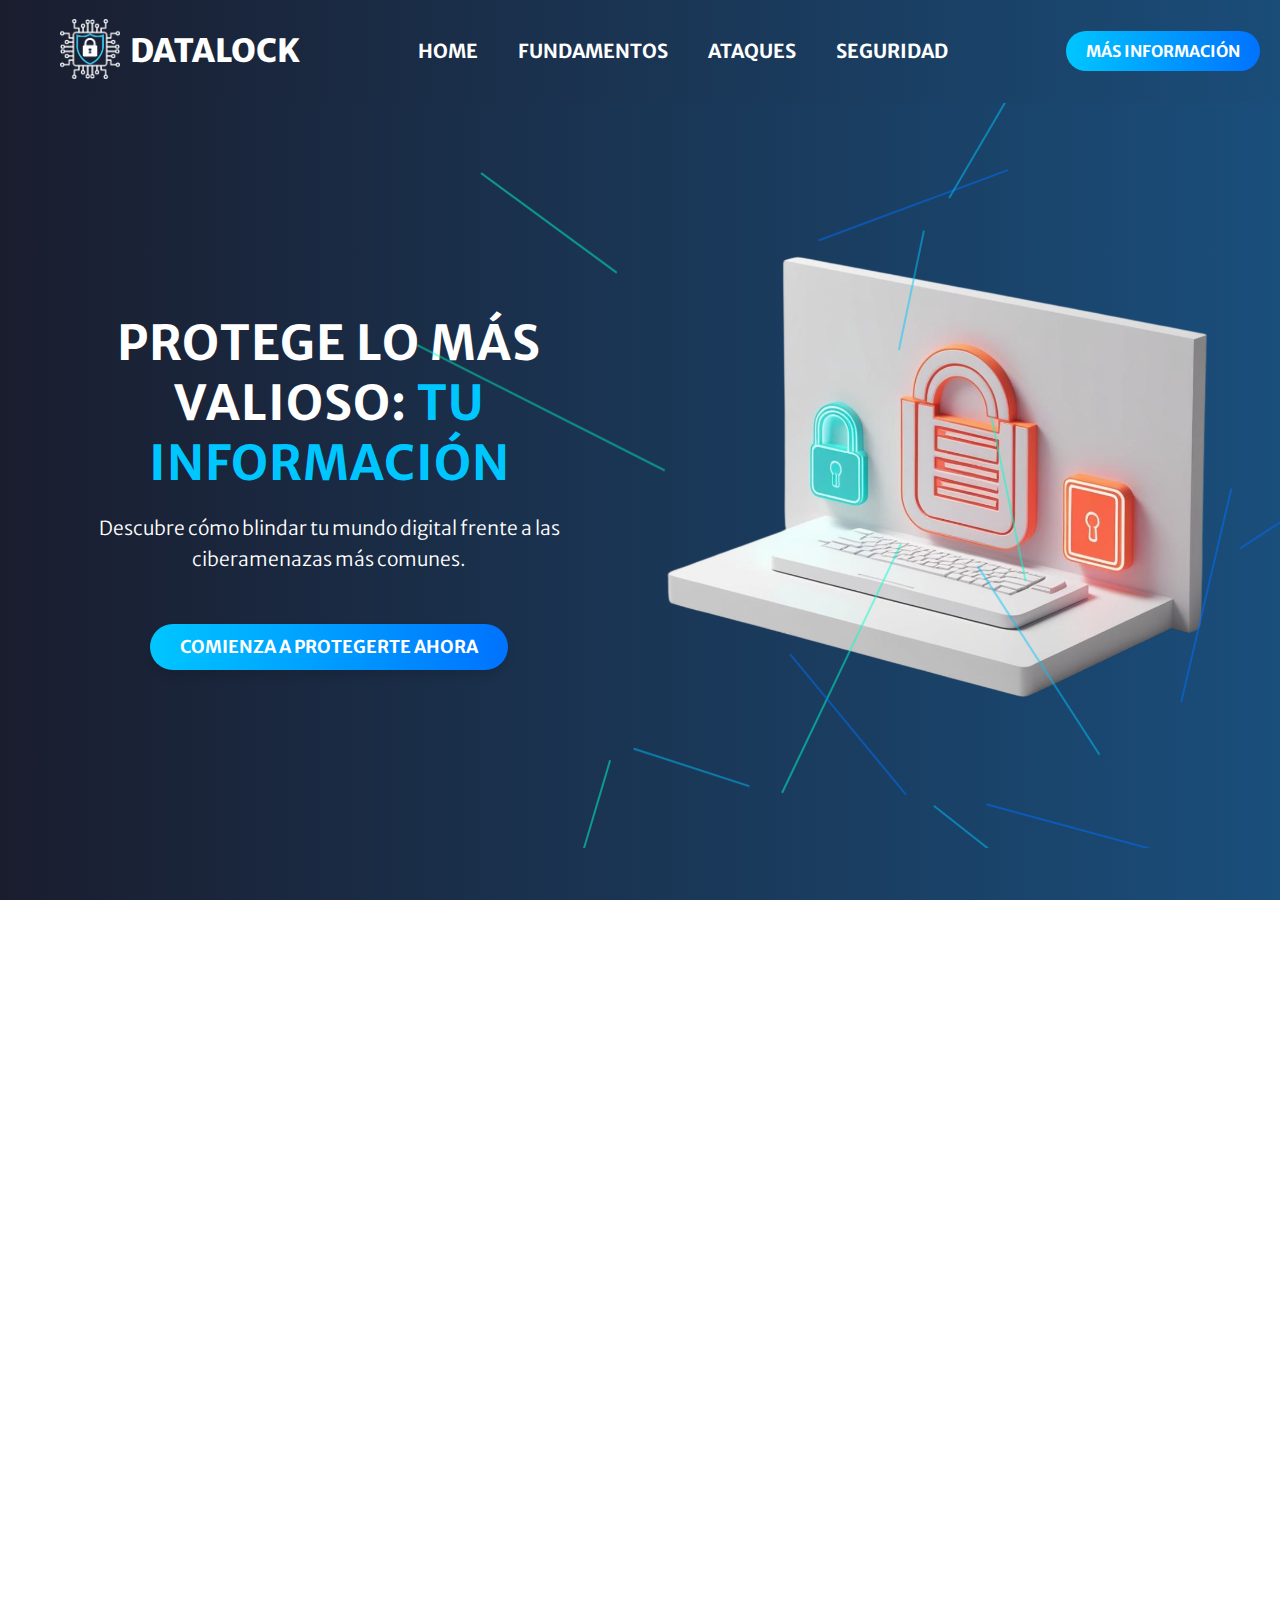
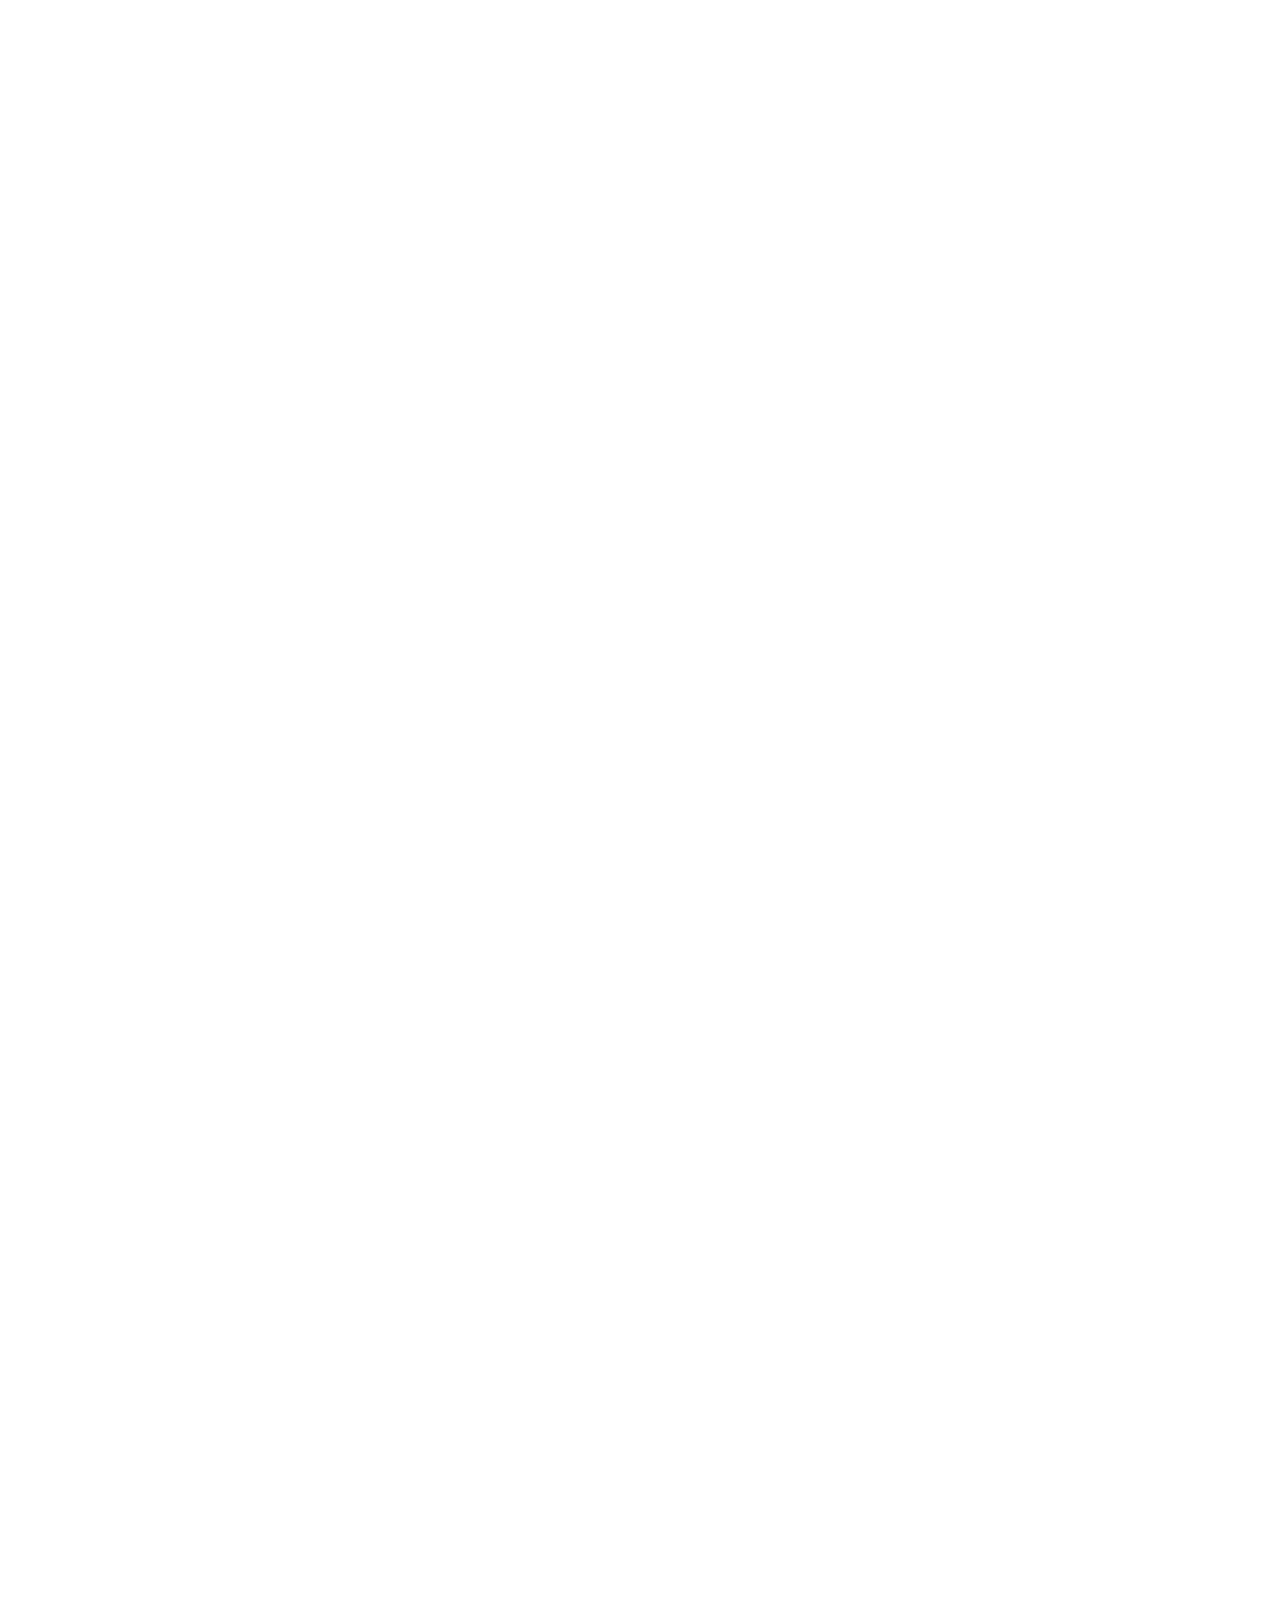
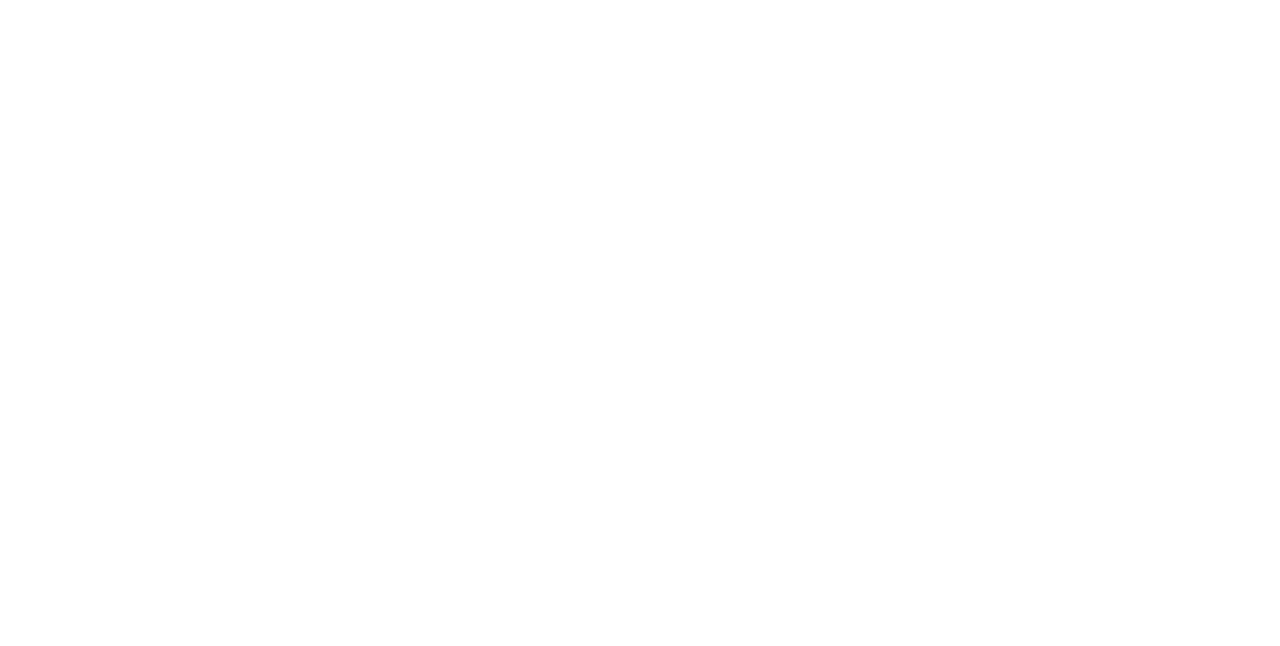
==== commit 8cc26677: "v.1.0.3" ====
--- a/index.html
+++ b/index.html
@@ -65,7 +65,7 @@
       <img src="/assets/img/Img1.png" alt="Imagen de ciberseguridad" />
     </div>
     <div class="text-content">
-      <h2>Fundamentos de Ciberseguridad</h2>
+      <h2>Fundamentos de <span class="important">Ciberseguridad</span></h2>
       <p>
         La <span class="important">ciberseguridad</span> es crucial para proteger nuestros <span class="important">datos
           personales</span> y
--- a/assets/css/styles.css
+++ b/assets/css/styles.css
@@ -152,7 +152,6 @@
   padding: 80px 20px; /* Espaciado superior e inferior */
   text-align: center; /* Centra el contenido */
   border-radius: 20px; /* Bordes redondeados */
-  box-shadow: 0 10px 20px rgba(0, 0, 0, 0.15); /* Sombra sutil */
 }
 
 #background-animation {
@@ -250,17 +249,19 @@
   display: flex;
   align-items: center;
   justify-content: center;
-  background: linear-gradient(90deg, #067290, #0072ff); /* Degradado azul */
+  background: linear-gradient(90deg, #1a1d2e, #1a4e7b); /* Fondo degradado */
   padding: 50px;
   border-radius: 15px; /* Bordes redondeados */
-  box-shadow: 0 10px 30px rgba(0, 0, 0, 0.1); /* Sombra sutil */
 }
 
 /* Estilo para las palabras importantes */
 .important {
-  color: #012548; /* Azul oscuro */
   font-weight: bold; /* Negrita */
-}
+  background: linear-gradient(45deg, #00c6ff, #0072ff, #00ffcc); /* Gradiente de colores */
+  -webkit-background-clip: text; /* Aplica el fondo solo al texto */
+  color: transparent; /* Hace que el texto sea transparente para mostrar solo el gradiente */
+}
+
 
 /* Contenedor de la imagen */
 .fundamentos-section .image-content {
@@ -285,17 +286,17 @@
 .fundamentos-section .text-content {
   flex: 2;
   color: white;
-  font-family: Arial, sans-serif;
 }
 
 .fundamentos-section .text-content h2 {
-  font-size: 2em;
+  font-size: 4em;
   margin-bottom: 20px;
   font-weight: bold; /* Hacer que el título resalte */
+  text-align: center;
 }
 
 .fundamentos-section .text-content p {
-  font-size: 1.5em;
+  font-size: 1.7em;
   line-height: 1.6;
   margin-bottom: 20px;
 }
@@ -303,18 +304,22 @@
 .fundamentos-section .text-content ul {
   list-style-type: none;
   padding-left: 0;
+  column-count: 3; /* Divide la lista en 3 columnas */
+  column-gap: 30px; /* Espacio entre columnas */
 }
 
 .fundamentos-section .text-content ul li {
-  font-size: 1.1em;
+  font-size: 1.3em; /* Aumenta el tamaño de la fuente */
   margin: 10px 0;
-}
-
-/* Mejorar la visibilidad del texto */
-.fundamentos-section .text-content h2,
-.fundamentos-section .text-content p,
-.fundamentos-section .text-content ul {
+  position: relative;
   text-shadow: 2px 2px 4px rgba(0, 0, 0, 0.3); /* Agregar sombra a los textos */
+}
+
+/* Icono de check */
+.check-icon {
+  color: #00c6ff; /* Color azul */
+  font-size: 2rem;
+  margin-right: 10px; /* Espacio entre el icono y el texto */
 }
 
 #tipos-de-ataques {
@@ -337,26 +342,6 @@
   padding: 50px;
   border-radius: 15px; /* Bordes redondeados */
   box-shadow: 0 10px 30px rgba(0, 0, 0, 0.1); /* Sombra sutil */
-}
-
-/* Estilo para la lista */
-ul {
-  list-style-type: none; /* Elimina los puntos por defecto */
-  padding-left: 0;
-}
-
-/* Estilo para los elementos de lista */
-ul li {
-  font-size: 1.2em;
-  margin: 10px 0;
-  position: relative;
-}
-
-/* Icono de check */
-.check-icon {
-  color: #1a1d2e; /* Color verde */
-  font-size: 1.5em;
-  margin-right: 10px; /* Espacio entre el icono y el texto */
 }
 
 /*  ########################################  TARJETAS  ############################################################# */
@@ -413,7 +398,7 @@
 /* Estilos generales para los iconos */
 .attack-card .icon-card {
   font-size: 3rem; /* Tamaño del icono */
-  color: #ffffff;  /* Color del icono, puedes ajustarlo */
+  color: #ffffff; /* Color del icono, puedes ajustarlo */
   margin-bottom: 15px;
   display: block;
   text-align: center; /* Centrar el icono */
@@ -595,29 +580,26 @@
 
 /* SECCIÓN INFORMACIÓN */
 #informacion {
-  background: linear-gradient(135deg, #002855, #004e92);
+background: linear-gradient(45deg, #00c6ff, #0072ff, #0066ff);
   color: #ffffff;
   padding: 50px 20px;
-  border-radius: 15px;
   box-shadow: 0 8px 16px rgba(0, 0, 0, 0.4);
   text-align: center;
   overflow: hidden;
   position: relative;
-  animation: fadeInSlide 1.5s ease-in-out;
 }
 
 #informacion h2 {
   font-size: 2.8rem;
   margin-bottom: 20px;
   color: #ffffff;
-  text-shadow: 2px 2px 5px rgba(0, 0, 0, 0.6);
   font-weight: bold;
   animation: fadeIn 2s ease-in-out;
 }
 
 #informacion p {
-  font-size: 1.2rem;
-  line-height: 1.8;
+  font-size: 1.5rem;
+  line-height: 2;
   margin-bottom: 30px;
   color: #dce7ff;
   animation: fadeIn 2s ease-in-out;
@@ -628,19 +610,18 @@
   padding: 15px 30px;
   font-size: 1.2rem;
   color: #ffffff;
-  background: linear-gradient(90deg, #ff6a88, #ff99ac);
+  background: linear-gradient(90deg, #0eff4e, #08a432);
   border: none;
   border-radius: 50px;
   text-decoration: none;
   font-weight: bold;
-  box-shadow: 0 5px 15px rgba(255, 105, 135, 0.4);
   transition: transform 0.3s ease, box-shadow 0.3s ease;
   animation: buttonPulse 2s infinite;
 }
 
 #informacion .cta-button:hover {
   transform: scale(1.1);
-  box-shadow: 0 8px 20px rgba(255, 105, 135, 0.6);
+  box-shadow: 0 8px 20px #077825;
 }
 
 /* ANIMACIONES */
